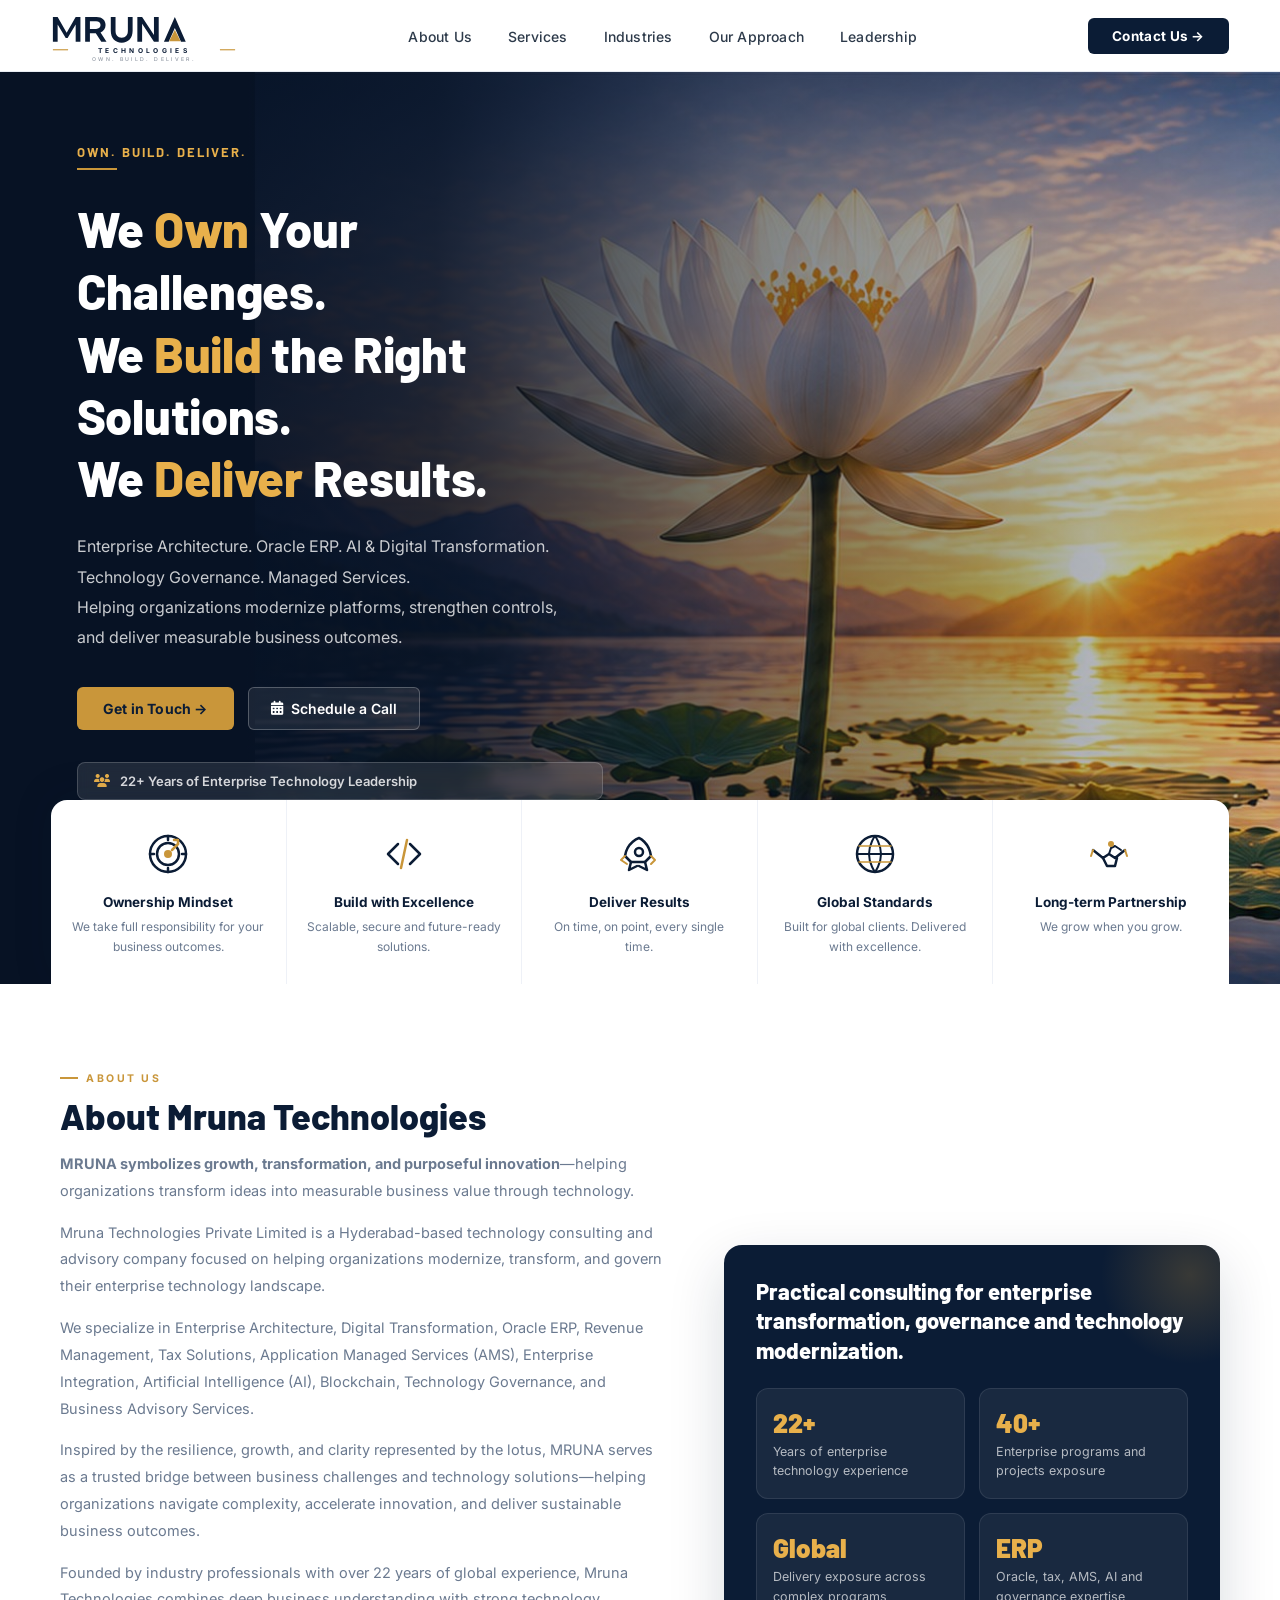
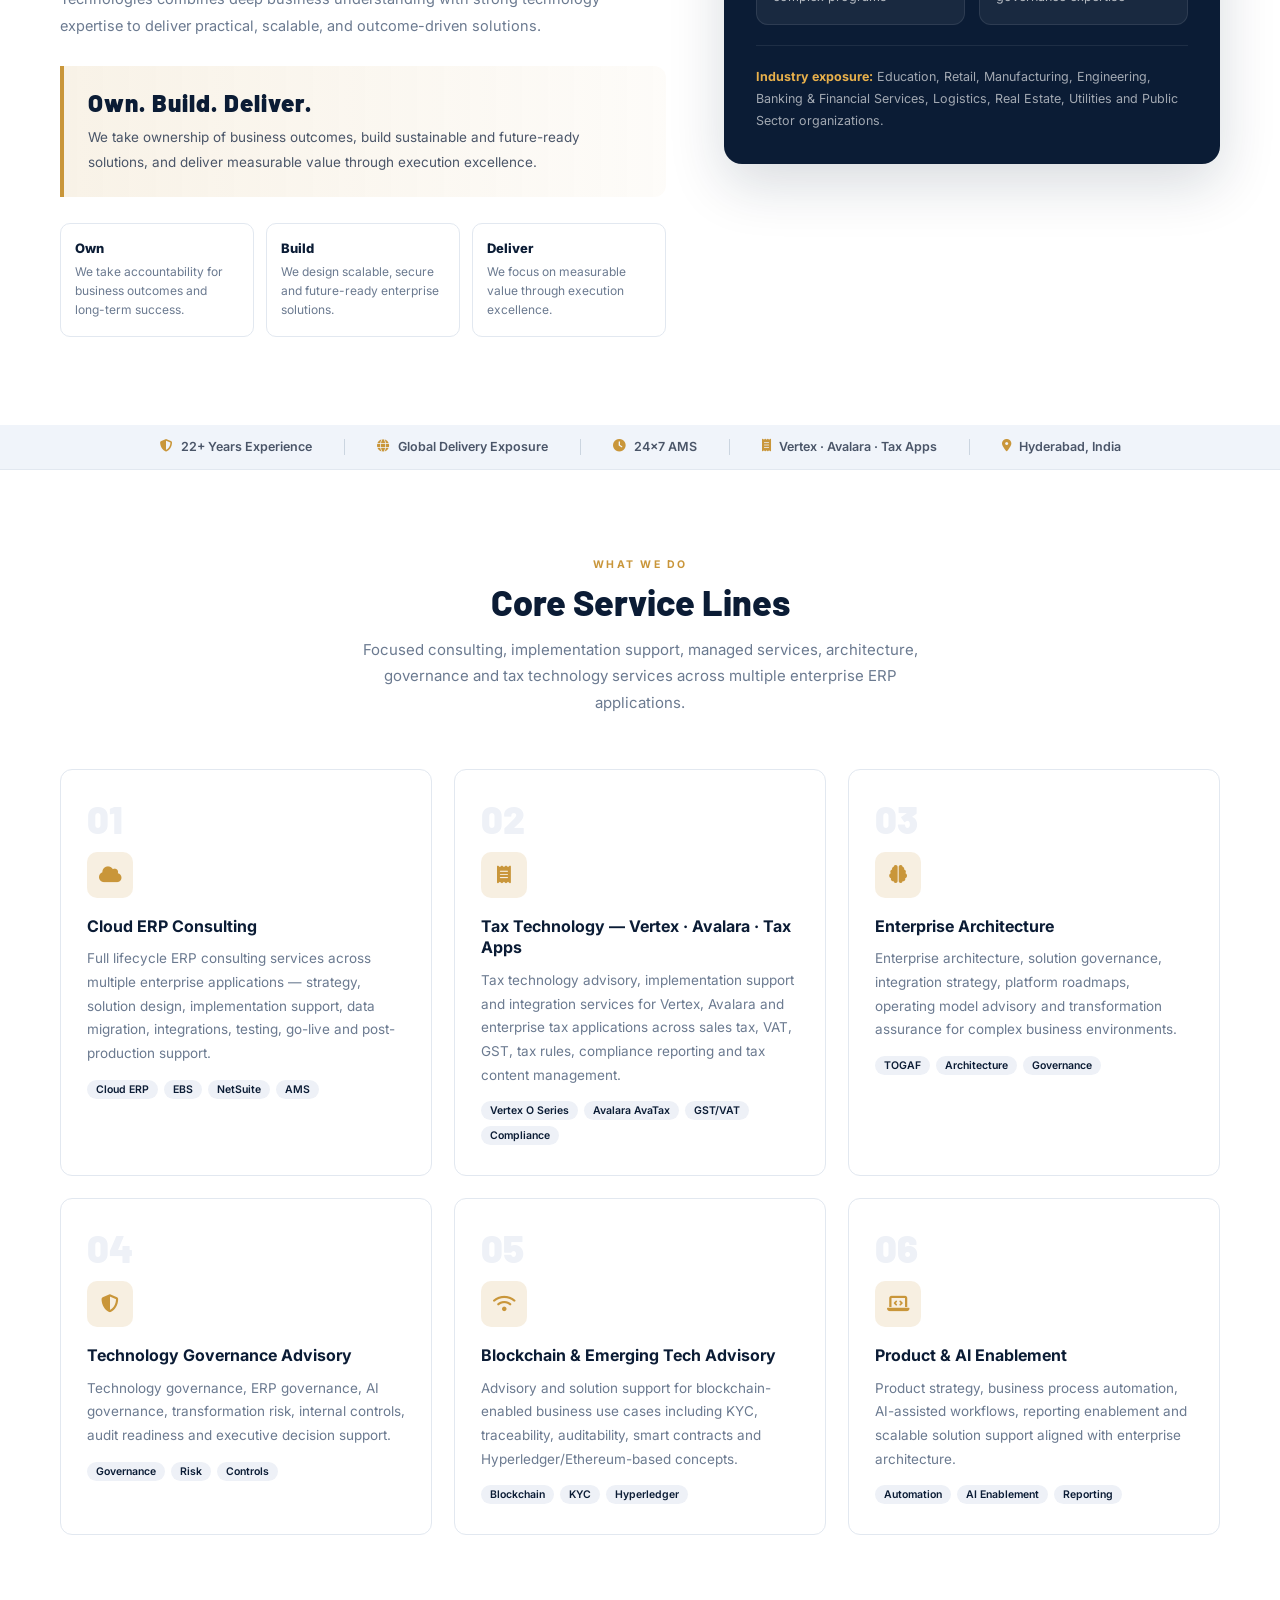
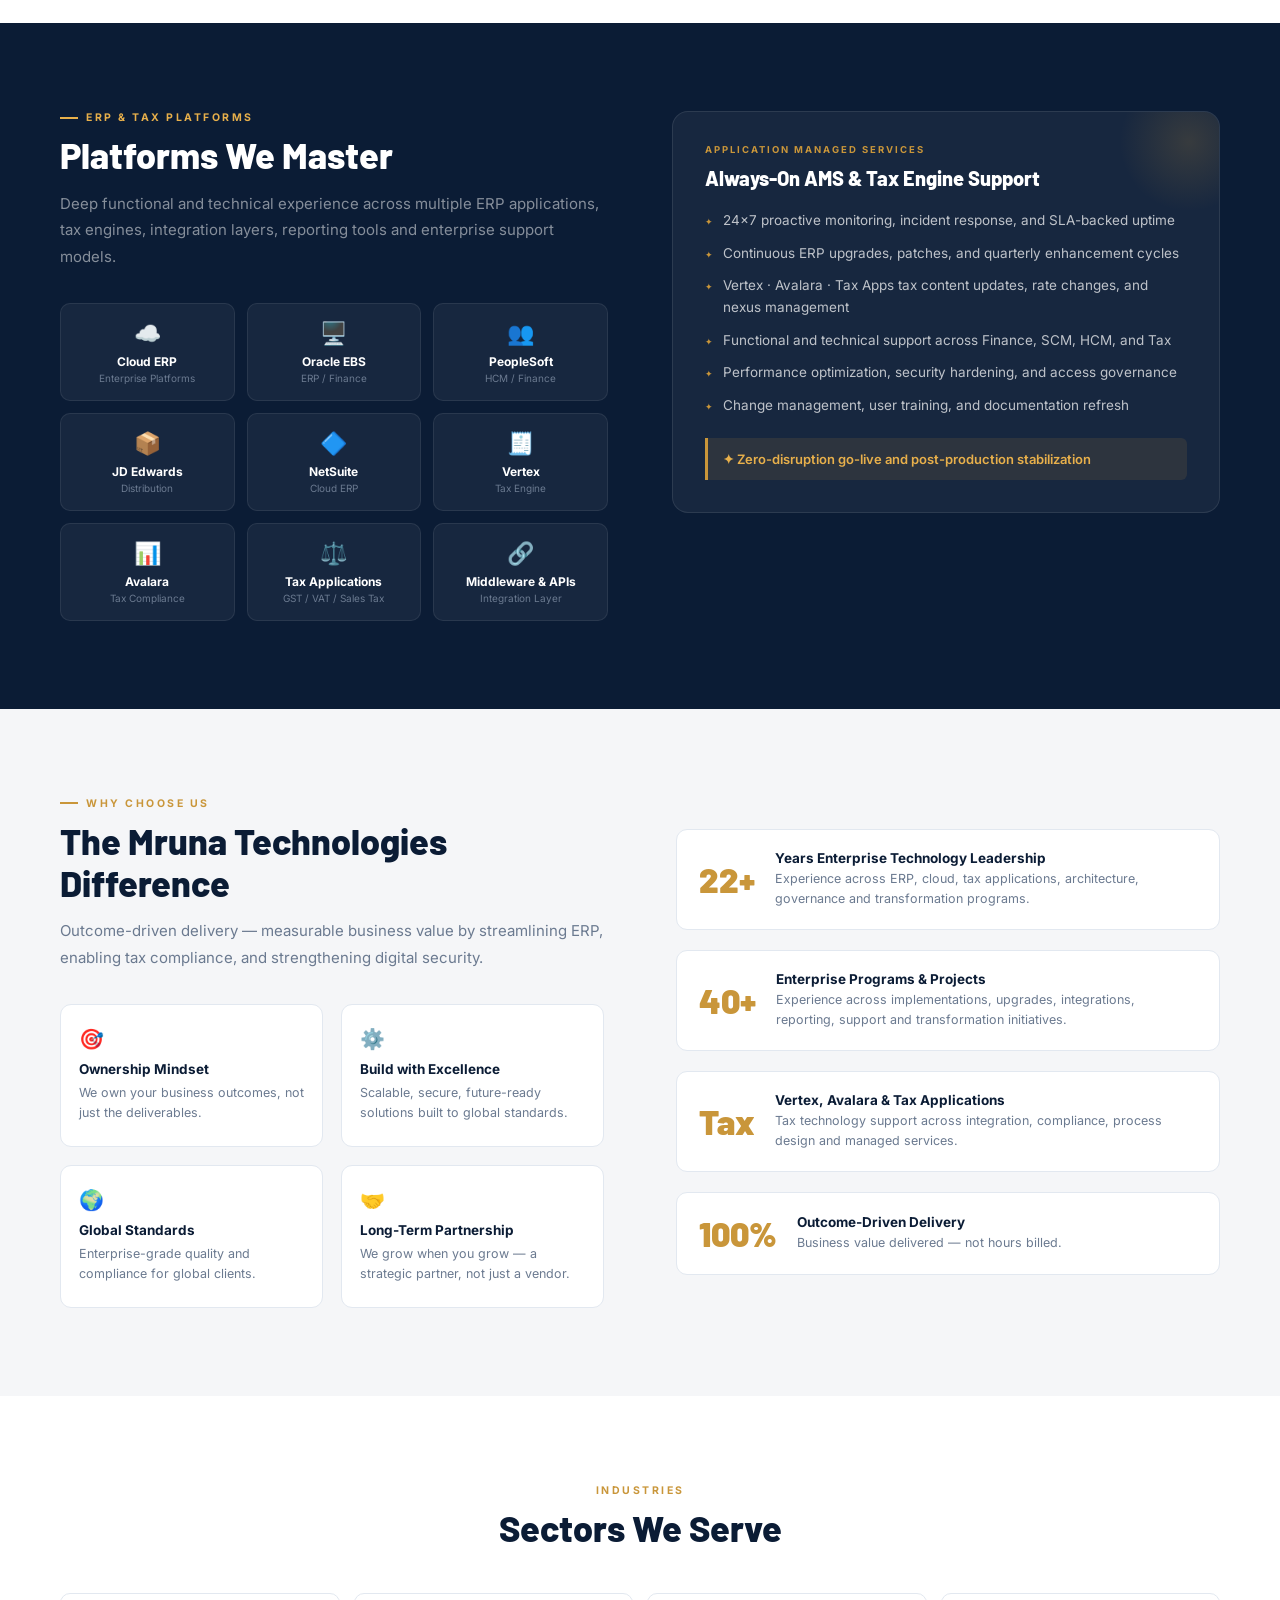
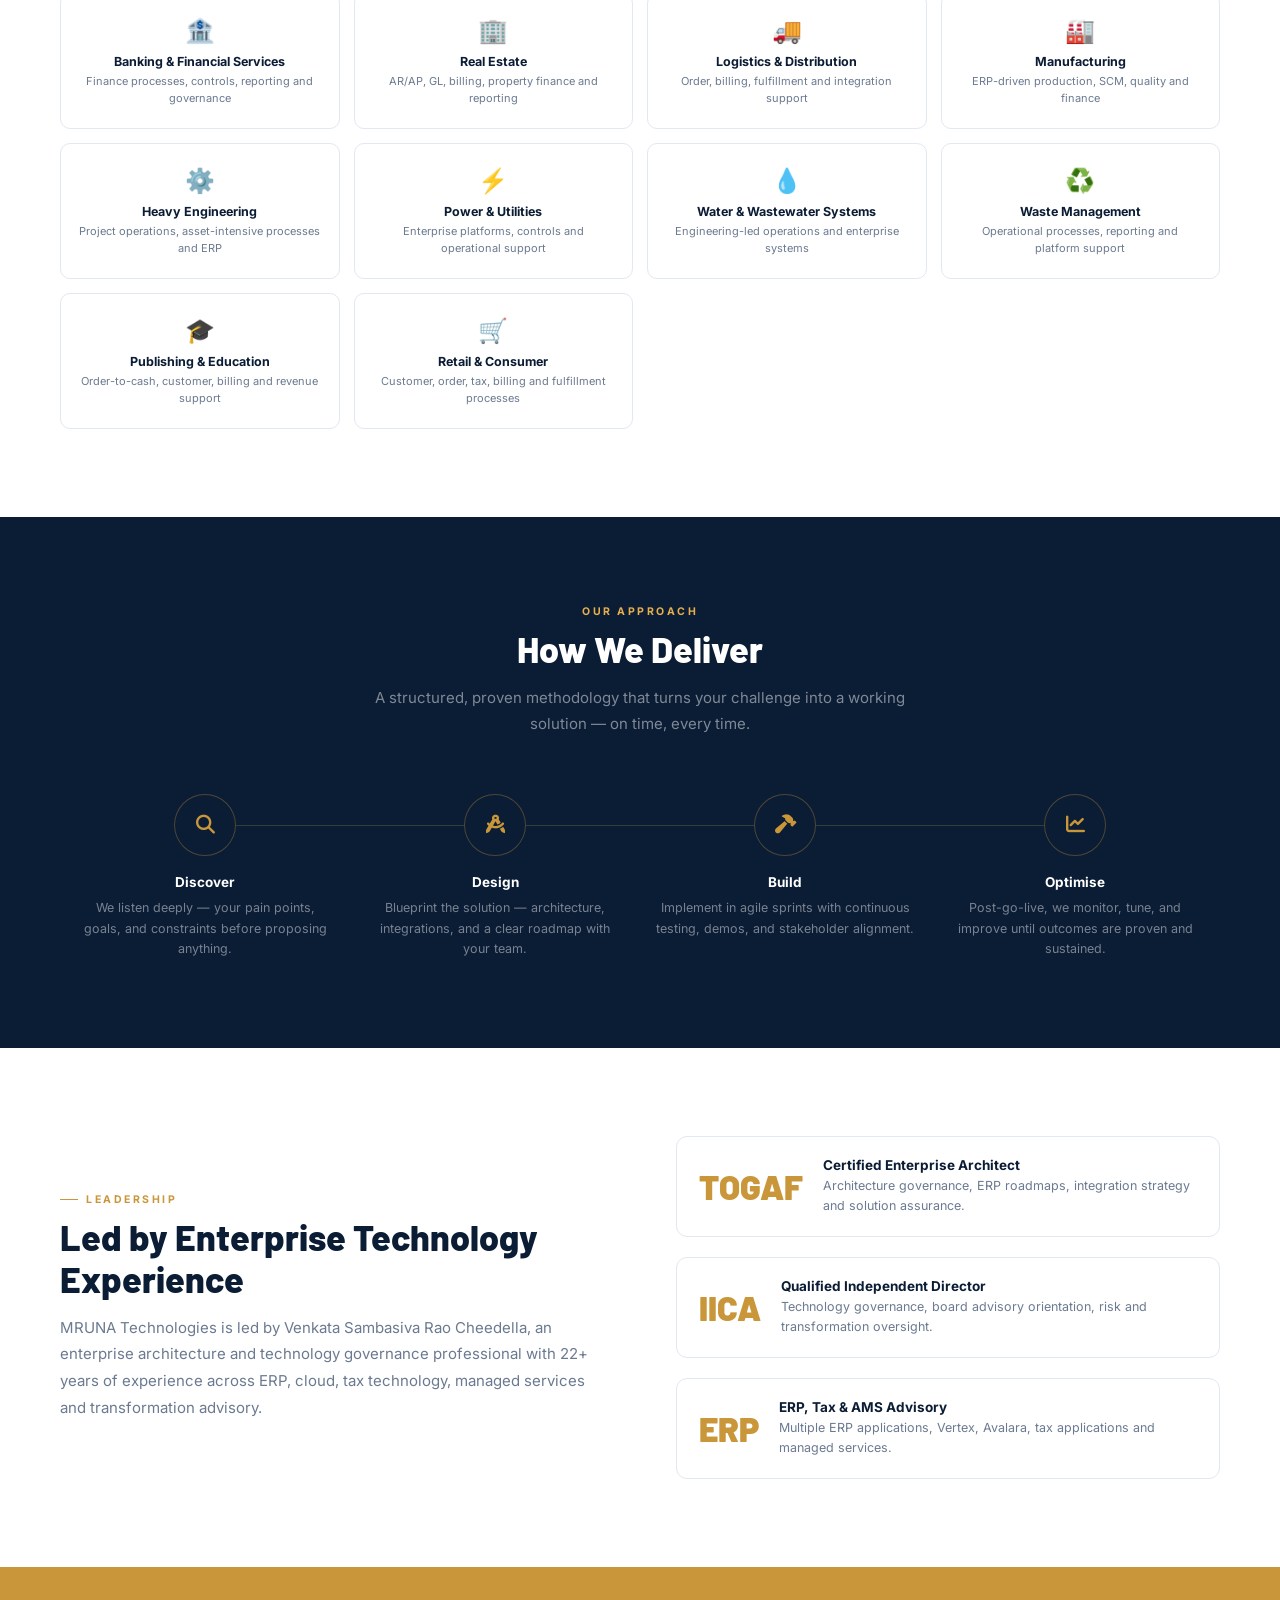
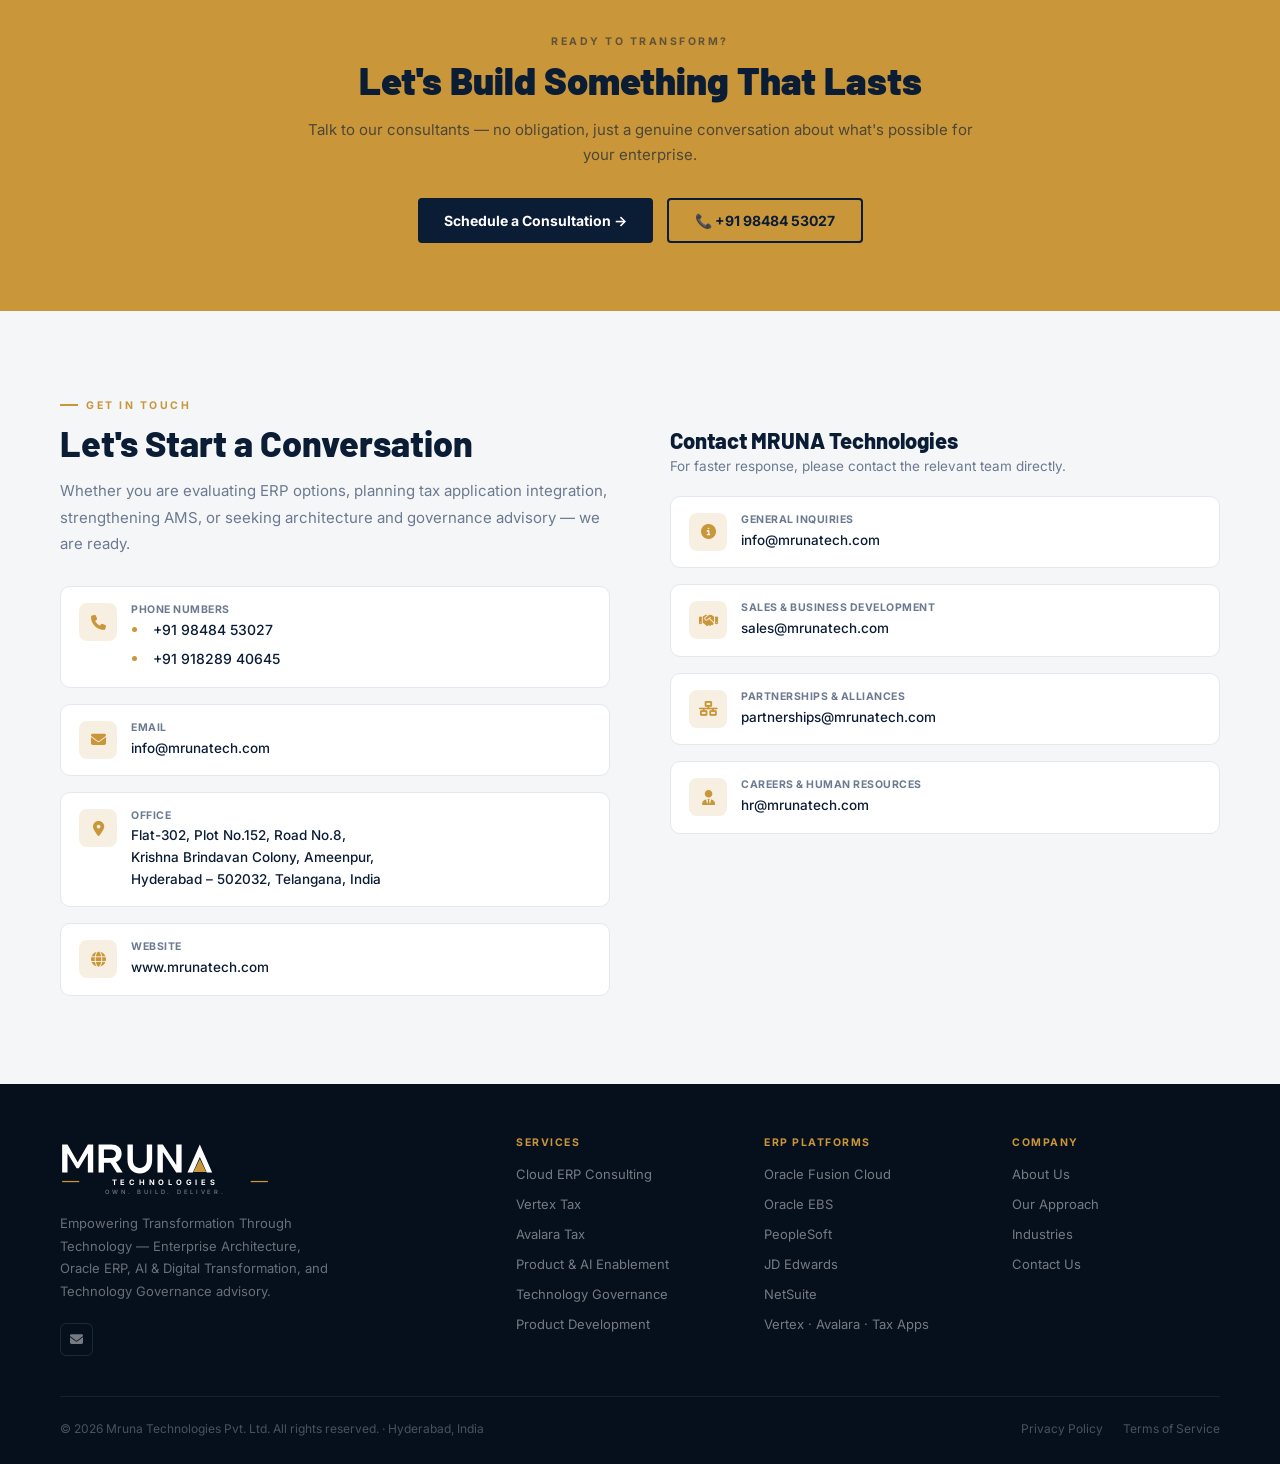
==== index.html @ d61f7b02 "Add files via upload" ====
<!DOCTYPE html>
<html lang="en">
<head>
  <meta charset="UTF-8"/>
  <meta name="viewport" content="width=device-width, initial-scale=1.0"/>
  <meta name="description" content="Mruna Technologies Pvt. Ltd. — Enterprise Architecture, Oracle ERP, AI and Digital Transformation, Technology Governance, Tax Solutions, AMS and advisory consulting. Hyderabad, India."/>
  <title>Mruna Technologies Pvt. Ltd. | Own. Build. Deliver.</title>
  <link rel="preconnect" href="https://fonts.googleapis.com"/>
  <link rel="preconnect" href="https://fonts.gstatic.com" crossorigin/>
  <link href="https://fonts.googleapis.com/css2?family=Inter:wght@300;400;500;600;700&family=Barlow:ital,wght@0,400;0,600;0,700;0,800;0,900;1,800&display=swap" rel="stylesheet"/>
  <link rel="stylesheet" href="https://cdnjs.cloudflare.com/ajax/libs/font-awesome/6.5.0/css/all.min.css"/>
  <style>
    *, *::before, *::after { box-sizing: border-box; margin: 0; padding: 0; }
    :root {
      --navy:     #0B1C35;
      --navy2:    #0E2040;
      --navy3:    #112244;
      --gold:     #C9963A;
      --gold-lt:  #E8B04B;
      --gold-dim: rgba(201,150,58,0.15);
      --white:    #FFFFFF;
      --off:      #F5F6F8;
      --muted:    #6B7A90;
      --border:   #E2E8F0;
    }
    html { scroll-behavior: smooth; }
    body { font-family: 'Inter', sans-serif; color: var(--navy); background: #fff; overflow-x: hidden; }

    /* ═══════════════════════════════════
       NAV — White background, navy text
    ═══════════════════════════════════ */
    #nav {
      position: fixed; top: 0; left: 0; right: 0; z-index: 200;
      height: 72px;
      display: flex; align-items: center; justify-content: space-between;
      padding: 0 4vw;
      background: #FFFFFF;
      border-bottom: 1px solid #E8ECF2;
      transition: box-shadow .3s;
    }
    #nav.scrolled { box-shadow: 0 2px 20px rgba(11,28,53,0.10); }
    .logo-link { text-decoration: none; display: flex; align-items: center; flex-shrink: 0; }
    .logo-lockup { display: block; }
    .nav-center { display: flex; align-items: center; gap: 36px; list-style: none; }
    .nav-center a {
      font-size: 14px; font-weight: 500; color: #2D3A4A;
      text-decoration: none; letter-spacing: 0.2px; transition: color .2s;
    }
    .nav-center a:hover { color: var(--gold); }
    .nav-cta {
      background: var(--navy); color: #fff; font-size: 13.5px; font-weight: 700;
      padding: 10px 24px; border-radius: 6px; text-decoration: none;
      display: inline-flex; align-items: center; gap: 8px;
      white-space: nowrap; letter-spacing: 0.3px;
      transition: background .2s, transform .15s;
    }
    .nav-cta:hover { background: var(--navy2); transform: translateY(-1px); }
    .burger { display: none; flex-direction: column; gap: 5px; cursor: pointer; padding: 4px; }
    .burger span { display: block; width: 22px; height: 2px; background: var(--navy); border-radius: 2px; }
    @media(max-width:720px){
      .nav-center,.nav-cta-wrap { display: none; }
      .nav-center.open {
        display: flex; flex-direction: column; position: absolute; top: 72px;
        left: 0; right: 0; background: #fff; padding: 20px 4vw 28px; gap: 20px;
        border-bottom: 1px solid var(--border); z-index: 200;
      }
      .burger { display: flex; }
    }
    /* ═══════════════════════════════════
       HERO — Full-width lotus photo, text overlay left
    ═══════════════════════════════════ */
    #hero {
      margin-top: 72px;
      position: relative;
      min-height: 88vh;
      display: flex; flex-direction: column;
      overflow: hidden;
    }
    .hero-photo {
      position: absolute; inset: 0;
      background-image: url('[data-uri]');
      background-size: cover;
      background-position: center center;
      background-repeat: no-repeat;
    }
    .hero-photo::before { display: none; }
    .hero-photo::after {
      content: '';
      position: absolute; inset: 0;
      background: linear-gradient(90deg, rgba(7,18,36,0.92) 0%, rgba(7,18,36,0.86) 34%, rgba(7,18,36,0.48) 58%, rgba(7,18,36,0.14) 100%);
    }

    .hero-body {
      position: relative; z-index: 2;
      display: flex; flex-direction: column; justify-content: center;
      flex: 1;
      padding: 72px 6vw 0;
      max-width: 680px;
    }
    .hero-obd {
      font-family: 'Barlow', sans-serif;
      font-size: 13px; font-weight: 700; letter-spacing: 2px;
      color: var(--gold-lt); text-transform: uppercase;
      margin-bottom: 8px;
    }
    .hero-obd-line {
      width: 40px; height: 2px; background: var(--gold); margin-bottom: 28px;
    }
    .hero-h1 {
      font-family: 'Barlow', sans-serif;
      font-size: clamp(32px, 3.8vw, 52px);
      font-weight: 800;
      line-height: 1.28;
      color: var(--white);
      margin-bottom: 22px;
      letter-spacing: -0.3px;
    }
    .hero-h1 .acc { color: var(--gold-lt); }
    .hero-sub {
      font-size: 16px; color: rgba(255,255,255,0.78);
      line-height: 1.9; margin-bottom: 34px; max-width: 560px;
    }
    .hero-btns { display: flex; gap: 14px; flex-wrap: wrap; margin-bottom: 32px; }
    .btn-gold {
      display: inline-flex; align-items: center; gap: 8px;
      background: var(--gold); color: var(--navy);
      font-size: 14px; font-weight: 700; padding: 13px 26px; border-radius: 6px;
      text-decoration: none; letter-spacing: 0.2px;
      transition: background .2s, transform .15s;
    }
    .btn-gold:hover { background: var(--gold-lt); transform: translateY(-2px); }
    .btn-ghost {
      display: inline-flex; align-items: center; gap: 8px;
      background: rgba(255,255,255,0.08); color: var(--white);
      font-size: 14px; font-weight: 600; padding: 12px 22px; border-radius: 6px;
      text-decoration: none; border: 1.5px solid rgba(255,255,255,0.25);
      transition: border-color .2s, background .2s, transform .15s;
    }
    .btn-ghost:hover { border-color: rgba(255,255,255,0.5); background: rgba(255,255,255,0.12); transform: translateY(-2px); }
    .hero-trust-badge {
      display: inline-flex; align-items: center; gap: 10px;
      background: rgba(255,255,255,0.10); border: 1px solid rgba(255,255,255,0.18);
      border-radius: 8px; padding: 10px 16px; margin-bottom: 0;
      font-size: 13px; font-weight: 600; color: rgba(255,255,255,0.85);
      backdrop-filter: blur(6px);
    }
    .hero-trust-badge i { color: var(--gold-lt); }

    /* 5-pillar value strip — overlaps bottom of hero */
    .hero-pillars-wrap {
      position: relative; z-index: 3;
      margin-top: auto; padding: 0 4vw;
      /* Pushes up so it overlaps into next section */
    }
    .hero-pillars {
      background: #fff;
      border-radius: 16px 16px 0 0;
      box-shadow: 0 -4px 40px rgba(11,28,53,0.12);
      display: grid; grid-template-columns: repeat(5,1fr);
      overflow: hidden;
    }
    @media(max-width:900px){ .hero-pillars { grid-template-columns: repeat(3,1fr); border-radius: 12px 12px 0 0; } }
    @media(max-width:560px){ .hero-pillars { grid-template-columns: 1fr 1fr; } }
    .hp-item {
      padding: 28px 20px; text-align: center;
      border-right: 1px solid #EEF1F7;
      transition: background .2s;
    }
    .hp-item:last-child { border-right: none; }
    .hp-item:hover { background: #F9FAFB; }
    .hp-icon {
      width: 52px; height: 52px; margin: 0 auto 14px;
      display: flex; align-items: center; justify-content: center;
    }
    .hp-icon svg { width: 48px; height: 48px; }
    .hp-title { font-size: 13.5px; font-weight: 700; color: var(--navy); margin-bottom: 6px; line-height: 1.3; }
    .hp-desc { font-size: 12px; color: var(--muted); line-height: 1.6; }

    @media(max-width:860px){
      .hero-body { max-width: 100%; padding: 48px 5vw 32px; }
    }
    @media(max-width:860px){
      .hero-photo { background-position: 62% center; }
      .hero-photo::after { background: linear-gradient(180deg, rgba(7,18,36,0.78) 0%, rgba(7,18,36,0.68) 100%); }
    }
/* Trust bar removed — replaced by hero pillar strip */

    /* ═══════════════════════════════════
       SHARED SECTION STYLES
    ═══════════════════════════════════ */
    .sec { padding: 88px 4vw; }
    .sec-inner { max-width: 1160px; margin: 0 auto; }
    .eyebrow {
      display: flex; align-items: center; gap: 8px;
      font-size: 10.5px; font-weight: 700; letter-spacing: 2.5px;
      text-transform: uppercase; color: var(--gold); margin-bottom: 10px;
    }
    .eyebrow::before { content:''; display:block; width:18px; height:1.5px; background:var(--gold); }
    .sec-title {
      font-family: 'Barlow', sans-serif;
      font-size: clamp(26px, 2.8vw, 36px);
      font-weight: 800; color: var(--navy); line-height: 1.18; margin-bottom: 14px;
    }
    .sec-sub { font-size: 15px; color: var(--muted); line-height: 1.78; max-width: 560px; }



    /* ═══════════════════════════════════
       ABOUT MRUNA TECHNOLOGIES
    ═══════════════════════════════════ */
    #about { background: #fff; }
    .about-layout {
      display: grid; grid-template-columns: 1.1fr 0.9fr;
      gap: 58px; align-items: center;
    }
    @media(max-width:860px){ .about-layout { grid-template-columns: 1fr; } }
    .about-copy p {
      font-size: 14.5px; color: var(--muted); line-height: 1.85;
      margin-bottom: 15px;
    }
    .about-highlight {
      margin: 26px 0; padding: 22px 24px;
      border-left: 4px solid var(--gold);
      background: linear-gradient(90deg, rgba(201,150,58,0.12), rgba(201,150,58,0.03));
      border-radius: 0 12px 12px 0;
    }
    .about-highlight-title {
      font-family: 'Barlow', sans-serif; font-size: 24px; font-weight: 900;
      color: var(--navy); letter-spacing: 1px; margin-bottom: 8px;
    }
    .about-highlight p { margin: 0; font-size: 13.5px; color: #4A5568; }
    .about-principles {
      display: grid; grid-template-columns: repeat(3,1fr); gap: 12px;
      margin-top: 18px;
    }
    @media(max-width:540px){ .about-principles { grid-template-columns: 1fr; } }
    .about-principle {
      border: 1px solid var(--border); border-radius: 10px; padding: 16px 14px;
      background: #fff; transition: border-color .2s, transform .2s, box-shadow .2s;
    }
    .about-principle:hover { border-color: var(--gold); transform: translateY(-2px); box-shadow: 0 10px 24px rgba(11,28,53,0.07); }
    .about-principle h4 { font-size: 13px; font-weight: 800; color: var(--navy); margin-bottom: 6px; }
    .about-principle p { font-size: 12px; color: var(--muted); line-height: 1.6; margin: 0; }
    .about-card {
      background: var(--navy); border-radius: 18px; padding: 32px;
      position: relative; overflow: hidden; box-shadow: 0 20px 56px rgba(11,28,53,0.16);
    }
    .about-card::before {
      content:''; position:absolute; top:-60px; right:-60px; width:180px; height:180px;
      background: radial-gradient(circle, rgba(201,150,58,0.24) 0%, transparent 70%);
    }
    .about-card-title {
      font-family: 'Barlow', sans-serif; font-size: 22px; font-weight: 800;
      color:#fff; line-height:1.35; margin-bottom: 22px; position: relative;
    }
    .about-stat-grid { display: grid; grid-template-columns: 1fr 1fr; gap: 14px; position: relative; }
    @media(max-width:420px){ .about-stat-grid { grid-template-columns: 1fr; } }
    .about-stat {
      background: rgba(255,255,255,0.06); border: 1px solid rgba(255,255,255,0.09);
      border-radius: 12px; padding: 18px 16px;
    }
    .about-stat strong { display:block; font-family:'Barlow',sans-serif; font-size:26px; font-weight:900; color: var(--gold-lt); margin-bottom:4px; }
    .about-stat span { display:block; font-size:12.5px; color: rgba(255,255,255,0.68); line-height:1.55; }
    .about-industries {
      margin-top: 20px; padding-top: 20px; border-top: 1px solid rgba(255,255,255,0.08);
      font-size: 12.5px; color: rgba(255,255,255,0.62); line-height: 1.75; position: relative;
    }
    .about-industries b { color: var(--gold-lt); }

    /* ═══════════════════════════════════
       SERVICES
    ═══════════════════════════════════ */
    #services { background: #fff; }
    .svc-head { text-align: center; margin-bottom: 52px; }
    .svc-head .eyebrow { justify-content: center; }
    .svc-head .eyebrow::before { display: none; }
    .svc-head .sec-sub { margin: 0 auto; }
    .svc-grid { display: grid; grid-template-columns: repeat(3,1fr); gap: 22px; }
    @media(max-width:900px){ .svc-grid { grid-template-columns: repeat(2,1fr); } }
    @media(max-width:540px){ .svc-grid { grid-template-columns: 1fr; } }

    .svc-card {
      padding: 30px 26px; border-radius: 12px;
      border: 1px solid var(--border); background: #fff;
      position: relative; overflow: hidden;
      transition: transform .25s, box-shadow .25s, border-color .25s;
    }
    .svc-card:hover { transform: translateY(-5px); box-shadow: 0 16px 44px rgba(11,28,53,0.09); border-color: var(--gold); }
    .svc-card-top { width: 100%; height: 3px; background: var(--gold); opacity: 0; transform: scaleX(0); transform-origin: left; transition: opacity .3s, transform .3s; position: absolute; top: 0; left: 0; }
    .svc-card:hover .svc-card-top { opacity: 1; transform: scaleX(1); }
    .svc-num { font-family: 'Barlow',sans-serif; font-size: 38px; font-weight: 900; color: #EEF1F7; line-height: 1; margin-bottom: 14px; }
    .svc-icon { width: 46px; height: 46px; background: var(--gold-dim); border-radius: 10px; display: flex; align-items: center; justify-content: center; margin-bottom: 18px; }
    .svc-icon i { font-size: 18px; color: var(--gold); }
    .svc-card h3 { font-size: 16px; font-weight: 700; color: var(--navy); margin-bottom: 10px; line-height: 1.35; }
    .svc-card p { font-size: 13.5px; color: var(--muted); line-height: 1.75; }
    .svc-tags { display: flex; flex-wrap: wrap; gap: 6px; margin-top: 14px; }
    .stag { font-size: 10.5px; font-weight: 600; color: var(--navy); background: #EEF1F7; padding: 3px 9px; border-radius: 20px; }

    /* ═══════════════════════════════════
       ERP PLATFORMS
    ═══════════════════════════════════ */
    #platforms { background: var(--navy); }
    #platforms .sec-title { color: #fff; }
    #platforms .sec-sub { color: rgba(255,255,255,0.5); }
    #platforms .eyebrow { color: var(--gold-lt); }
    #platforms .eyebrow::before { background: var(--gold-lt); }

    .plat-layout { display: grid; grid-template-columns: 1fr 1fr; gap: 64px; align-items: start; }
    @media(max-width:860px){ .plat-layout { grid-template-columns: 1fr; } }

    .plat-grid { display: grid; grid-template-columns: repeat(3,1fr); gap: 12px; margin-top: 32px; }
    .plat-card {
      background: rgba(255,255,255,0.05); border: 1px solid rgba(255,255,255,0.08);
      border-radius: 10px; padding: 16px 12px; text-align: center;
      transition: background .2s, border-color .2s;
    }
    .plat-card:hover { background: rgba(201,150,58,0.12); border-color: rgba(201,150,58,0.35); }
    .plat-icon { font-size: 22px; margin-bottom: 8px; }
    .plat-name { font-size: 12px; font-weight: 700; color: #fff; margin-bottom: 3px; }
    .plat-type { font-size: 10px; color: var(--muted); }

    .ams-card {
      background: rgba(255,255,255,0.05); border: 1px solid rgba(255,255,255,0.09);
      border-radius: 16px; padding: 32px; position: relative; overflow: hidden;
    }
    .ams-card::before {
      content: ''; position: absolute; top: -40px; right: -40px;
      width: 140px; height: 140px;
      background: radial-gradient(circle, rgba(201,150,58,0.18) 0%, transparent 70%);
    }
    .ams-label { font-size: 9.5px; font-weight: 700; color: var(--gold); letter-spacing: 2px; text-transform: uppercase; margin-bottom: 10px; }
    .ams-title { font-family: 'Barlow',sans-serif; font-size: 20px; font-weight: 800; color: #fff; margin-bottom: 18px; line-height: 1.35; }
    .ams-list { list-style: none; display: flex; flex-direction: column; gap: 11px; }
    .ams-list li { display: flex; align-items: flex-start; gap: 10px; font-size: 13.5px; color: rgba(255,255,255,0.72); line-height: 1.6; }
    .ams-list li::before { content: '✦'; color: var(--gold); font-size: 9px; margin-top: 5px; flex-shrink: 0; }
    .ams-note { margin-top: 22px; padding: 13px 15px; background: rgba(201,150,58,0.12); border-left: 3px solid var(--gold); border-radius: 0 6px 6px 0; font-size: 13px; font-weight: 600; color: var(--gold-lt); }

    /* ═══════════════════════════════════
       WHY MRUNA
    ═══════════════════════════════════ */
    #why { background: var(--off); }
    .why-layout { display: grid; grid-template-columns: 1fr 1fr; gap: 72px; align-items: center; }
    @media(max-width:860px){ .why-layout { grid-template-columns: 1fr; } }
    .why-pillars { display: grid; grid-template-columns: 1fr 1fr; gap: 18px; margin-top: 32px; }
    @media(max-width:460px){ .why-pillars { grid-template-columns: 1fr; } }
    .wpillar {
      background: #fff; border: 1px solid var(--border); border-radius: 11px;
      padding: 22px 18px;
      transition: border-color .2s, box-shadow .2s;
    }
    .wpillar:hover { border-color: var(--gold); box-shadow: 0 6px 22px rgba(11,28,53,0.07); }
    .wpillar-ic { font-size: 20px; margin-bottom: 10px; }
    .wpillar h4 { font-size: 13.5px; font-weight: 700; color: var(--navy); margin-bottom: 6px; }
    .wpillar p { font-size: 12.5px; color: var(--muted); line-height: 1.65; }
    .why-metrics { display: flex; flex-direction: column; gap: 20px; }
    .wmetric {
      display: flex; align-items: center; gap: 20px;
      background: #fff; border: 1px solid var(--border); border-radius: 11px;
      padding: 20px 22px; transition: border-color .2s;
    }
    .wmetric:hover { border-color: var(--gold); }
    .wmetric-n { font-family: 'Barlow',sans-serif; font-size: 34px; font-weight: 900; color: var(--gold); white-space: nowrap; }
    .wmetric-t h4 { font-size: 13.5px; font-weight: 700; color: var(--navy); }
    .wmetric-t p { font-size: 12.5px; color: var(--muted); line-height: 1.6; margin-top: 3px; }

    /* ═══════════════════════════════════
       INDUSTRIES
    ═══════════════════════════════════ */
    #industries { background: #fff; }
    .ind-head { text-align: center; margin-bottom: 44px; }
    .ind-head .eyebrow { justify-content: center; }
    .ind-head .eyebrow::before { display: none; }
    .ind-grid { display: grid; grid-template-columns: repeat(4,1fr); gap: 14px; }
    @media(max-width:760px){ .ind-grid { grid-template-columns: repeat(2,1fr); } }
    .ind-card {
      padding: 22px 18px; border-radius: 10px; border: 1px solid var(--border);
      text-align: center; cursor: default;
      transition: background .2s, border-color .2s, transform .2s;
    }
    .ind-card:hover { background: var(--navy); border-color: var(--navy); transform: translateY(-3px); }
    .ind-card:hover .ind-ic, .ind-card:hover .ind-name { color: var(--gold-lt); }
    .ind-card:hover .ind-desc { color: rgba(255,255,255,0.5); }
    .ind-ic { font-size: 24px; color: var(--navy); margin-bottom: 9px; transition: color .2s; }
    .ind-name { font-size: 12.5px; font-weight: 700; color: var(--navy); transition: color .2s; }
    .ind-desc { font-size: 11px; color: var(--muted); margin-top: 4px; line-height: 1.5; transition: color .2s; }

    /* ═══════════════════════════════════
       APPROACH
    ═══════════════════════════════════ */
    #approach { background: var(--navy); }
    #approach .sec-title { color: #fff; }
    #approach .sec-sub { color: rgba(255,255,255,0.48); }
    #approach .eyebrow { color: var(--gold-lt); }
    #approach .eyebrow::before { background: var(--gold-lt); }
    .approach-head { text-align: center; margin-bottom: 56px; }
    .approach-head .eyebrow { justify-content: center; }
    .approach-head .eyebrow::before { display: none; }
    .approach-head .sec-sub { margin: 0 auto; }
    .steps { display: grid; grid-template-columns: repeat(4,1fr); gap: 0; position: relative; }
    .steps::before {
      content: ''; position: absolute; top: 31px; left: 12.5%; right: 12.5%; height: 1px;
      background: rgba(201,150,58,0.25);
    }
    @media(max-width:700px){ .steps { grid-template-columns: 1fr 1fr; } .steps::before { display: none; } }
    .step { text-align: center; padding: 0 16px; }
    .step-c {
      width: 62px; height: 62px; border-radius: 50%;
      border: 1.5px solid rgba(201,150,58,0.35);
      display: flex; align-items: center; justify-content: center;
      margin: 0 auto 18px; background: var(--navy); position: relative; z-index: 1;
      transition: background .2s, border-color .2s;
    }
    .step:hover .step-c { border-color: var(--gold); background: rgba(201,150,58,0.1); }
    .step-c i { font-size: 19px; color: var(--gold); }
    .step h4 { font-size: 13.5px; font-weight: 700; color: #fff; margin-bottom: 8px; }
    .step p { font-size: 12.5px; color: rgba(255,255,255,0.45); line-height: 1.65; }

    /* ═══════════════════════════════════
       CTA BANNER
    ═══════════════════════════════════ */
    #cta { background: var(--gold); padding: 68px 4vw; text-align: center; }
    .cta-label { font-size: 10.5px; font-weight: 700; letter-spacing: 2.5px; text-transform: uppercase; color: rgba(11,28,53,0.55); margin-bottom: 10px; }
    .cta-title { font-family: 'Barlow',sans-serif; font-size: clamp(24px,3vw,38px); font-weight: 900; color: var(--navy); margin-bottom: 14px; line-height: 1.18; }
    .cta-sub { font-size: 15px; color: rgba(11,28,53,0.65); margin-bottom: 30px; line-height: 1.7; }
    .cta-btns { display: flex; gap: 14px; justify-content: center; flex-wrap: wrap; }
    .btn-navy { display: inline-flex; align-items: center; gap: 8px; background: var(--navy); color: #fff; font-size: 14px; font-weight: 700; padding: 13px 26px; border-radius: 4px; text-decoration: none; transition: background .2s, transform .15s; }
    .btn-navy:hover { background: var(--navy2); transform: translateY(-2px); }
    .btn-navy-ol { display: inline-flex; align-items: center; gap: 8px; background: transparent; color: var(--navy); font-size: 14px; font-weight: 700; padding: 12px 26px; border-radius: 4px; text-decoration: none; border: 2px solid var(--navy); transition: background .2s; }
    .btn-navy-ol:hover { background: rgba(11,28,53,0.1); }

    /* ═══════════════════════════════════
       CONTACT
    ═══════════════════════════════════ */
    #contact { background: var(--off); }
    .contact-layout { display: grid; grid-template-columns: 1fr 1fr; gap: 60px; align-items: start; }
    @media(max-width:860px){ .contact-layout { grid-template-columns: 1fr; } }
    .cinfo { display: flex; flex-direction: column; gap: 16px; margin-top: 28px; }
    .citem {
      display: flex; align-items: flex-start; gap: 14px;
      padding: 16px 18px; background: #fff; border: 1px solid var(--border);
      border-radius: 10px; transition: border-color .2s;
    }
    .citem:hover { border-color: var(--gold); }
    .citem-ic { width: 38px; height: 38px; background: var(--gold-dim); border-radius: 8px; display: flex; align-items: center; justify-content: center; flex-shrink: 0; }
    .citem-ic i { font-size: 15px; color: var(--gold); }
    .citem h4 { font-size: 10.5px; font-weight: 700; color: var(--muted); text-transform: uppercase; letter-spacing: 0.5px; margin-bottom: 3px; }
    .citem p, .citem a { font-size: 13.5px; color: var(--navy); font-weight: 500; text-decoration: none; line-height: 1.6; }
    .citem a:hover { color: var(--gold); }
    .phone-list { margin: 2px 0 0 18px; padding: 0; display: flex; flex-direction: column; gap: 7px; }
    .phone-list li { font-size: 14px; color: var(--navy); padding-left: 4px; }
    .phone-list li::marker { color: var(--gold); font-size: 15px; }
    .phone-list a { font-size: 14px; font-weight: 500; color: var(--navy); text-decoration: none; }

    .form-wrap { margin-top: 28px; }
    .form-wrap h3 { font-family: 'Barlow',sans-serif; font-size: 22px; font-weight: 800; color: var(--navy); margin-bottom: 5px; }
    .form-wrap p { font-size: 13.5px; color: var(--muted); margin-bottom: 22px; }
    form { display: flex; flex-direction: column; gap: 14px; }
    .frow { display: grid; grid-template-columns: 1fr 1fr; gap: 14px; }
    @media(max-width:480px){ .frow { grid-template-columns: 1fr; } }
    .fg { display: flex; flex-direction: column; gap: 5px; }
    label { font-size: 11.5px; font-weight: 600; color: #4A5568; letter-spacing: 0.3px; }
    input, textarea, select {
      padding: 11px 13px; border: 1.5px solid #D1D9E6; border-radius: 6px;
      font-size: 13.5px; font-family: 'Inter',sans-serif; color: var(--navy);
      background: #fff; transition: border-color .2s, box-shadow .2s; outline: none;
    }
    input:focus, textarea:focus, select:focus { border-color: var(--gold); box-shadow: 0 0 0 3px rgba(201,150,58,0.12); }
    textarea { resize: vertical; min-height: 106px; }
    .fsubmit {
      align-self: flex-start; display: inline-flex; align-items: center; gap: 8px;
      background: var(--navy); color: #fff; font-size: 13.5px; font-weight: 700;
      padding: 12px 26px; border-radius: 4px; border: none; cursor: pointer;
      letter-spacing: 0.3px; transition: background .2s, transform .15s;
    }
    .fsubmit:hover { background: var(--navy2); transform: translateY(-2px); }

    /* ═══════════════════════════════════
       FOOTER
    ═══════════════════════════════════ */
    footer { background: #060F1C; padding: 52px 4vw 28px; }
    .foot-inner { max-width: 1160px; margin: 0 auto; }
    .foot-top { display: grid; grid-template-columns: 2fr 1fr 1fr 1fr; gap: 40px; padding-bottom: 40px; border-bottom: 1px solid rgba(255,255,255,0.07); }
    @media(max-width:760px){ .foot-top { grid-template-columns: 1fr 1fr; } }
    @media(max-width:460px){ .foot-top { grid-template-columns: 1fr; } }
    .foot-desc { font-size: 13px; color: rgba(255,255,255,0.4); line-height: 1.75; max-width: 280px; margin: 16px 0 20px; }
    .socials { display: flex; gap: 9px; }
    .soc {
      width: 33px; height: 33px; border-radius: 6px; border: 1px solid rgba(255,255,255,0.1);
      display: flex; align-items: center; justify-content: center;
      color: rgba(255,255,255,0.45); font-size: 13px; text-decoration: none;
      transition: border-color .2s, color .2s;
    }
    .soc:hover { border-color: var(--gold); color: var(--gold-lt); }
    .fcol h5 { font-size: 10.5px; font-weight: 700; letter-spacing: 1.5px; text-transform: uppercase; color: var(--gold); margin-bottom: 14px; }
    .fcol ul { list-style: none; display: flex; flex-direction: column; gap: 10px; }
    .fcol a { font-size: 13px; color: rgba(255,255,255,0.45); text-decoration: none; transition: color .2s; }
    .fcol a:hover { color: #fff; }
    .foot-bottom { display: flex; align-items: center; justify-content: space-between; padding-top: 24px; flex-wrap: wrap; gap: 10px; }
    .foot-copy { font-size: 12px; color: rgba(255,255,255,0.28); }
    .foot-legal { display: flex; gap: 20px; }
    .foot-legal a { font-size: 12px; color: rgba(255,255,255,0.28); text-decoration: none; transition: color .2s; }
    .foot-legal a:hover { color: #fff; }

    /* ═══════════════════════════════════
       SCROLL REVEAL
    ═══════════════════════════════════ */
    .rv { opacity: 0; transform: translateY(20px); transition: opacity .55s ease, transform .55s ease; }
    .rv.on { opacity: 1; transform: none; }
  </style>
</head>
<body>

<!-- ══ NAV ══════════════════════════════ -->
<nav id="nav">
  <!-- Logo: navy version for white nav -->
  <a class="logo-link" href="#top" aria-label="Mruna Technologies">
    <svg width="186" height="54" viewBox="0 0 196 56" xmlns="http://www.w3.org/2000/svg">
      <!-- MRUNA — navy fill -->
      <path d="M2,34 L2,8 L7,8 L16.5,24.5 L26,8 L31,8 L31,34 L26,34 L26,16 L17.5,30 L15.5,30 L7,16 L7,34 Z" fill="#0B1C35"/>
      <path d="M36,8 L48,8 C53.8,8 57.5,11.2 57.5,16.5 C57.5,20.2 55.5,23 52.2,24.3 L58.5,34 L53,34 L47.2,25 L41,25 L41,34 L36,34 Z M41,20.5 L47.5,20.5 C50.5,20.5 52.2,19 52.2,16.5 C52.2,14 50.5,12.5 47.5,12.5 L41,12.5 Z" fill="#0B1C35"/>
      <path d="M63,8 L68,8 L68,22.5 C68,27 70.2,29.8 74.5,29.8 C78.8,29.8 81,27 81,22.5 L81,8 L86,8 L86,22.5 C86,30.2 81.5,35 74.5,35 C67.5,35 63,30.2 63,22.5 Z" fill="#0B1C35"/>
      <path d="M91,8 L96,8 L108.5,27 L108.5,8 L113.5,8 L113.5,34 L108.5,34 L96,15 L96,34 L91,34 Z" fill="#0B1C35"/>
      <path d="M119,34 L130.5,8 L142,34 L137,34 L130.5,19.5 L124,34 Z" fill="#0B1C35"/>
      <polygon points="130.5,21.5 136.5,33.5 124.5,33.5" fill="#C9963A"/>
      <!-- — TECHNOLOGIES — rule -->
      <line x1="2" y1="42.5" x2="18" y2="42.5" stroke="#C9963A" stroke-width="1.2"/>
      <text x="98" y="45.5" text-anchor="middle" font-family="Inter,Arial,sans-serif" font-weight="700" font-size="7" letter-spacing="3.5" fill="#0B1C35">TECHNOLOGIES</text>
      <line x1="178" y1="42.5" x2="194" y2="42.5" stroke="#C9963A" stroke-width="1.2"/>
      <!-- OWN. BUILD. DELIVER. -->
      <text x="98" y="54" text-anchor="middle" font-family="Inter,Arial,sans-serif" font-weight="500" font-size="5.5" letter-spacing="2.5" fill="rgba(11,28,53,0.45)">OWN. BUILD. DELIVER.</text>
    </svg>
  </a>

  <ul class="nav-center" id="navLinks">
    <li><a href="#about">About Us</a></li>
    <li><a href="#services">Services</a></li>
    <li><a href="#industries">Industries</a></li>
    <li><a href="#approach">Our Approach</a></li>
    <li><a href="#leadership">Leadership</a></li>
  </ul>
  <div class="nav-cta-wrap">
    <a class="nav-cta" href="#contact">Contact Us &rarr;</a>
  </div>
  <div class="burger" id="burger" onclick="toggleNav()">
    <span></span><span></span><span></span>
  </div>
</nav>

<!-- ══ HERO — Full lotus photo, text left, pillars bottom ══════════════ -->
<section id="hero">
  <!-- Full-width lotus/sunset background photo -->
  <div class="hero-photo"></div>

  <!-- Left-aligned text content -->
  <div class="hero-body">
    <div class="hero-obd">OWN. BUILD. DELIVER.</div>
    <div class="hero-obd-line"></div>

    <h1 class="hero-h1">
      We <span class="acc">Own</span> Your Challenges.<br/>
      We <span class="acc">Build</span> the Right Solutions.<br/>
      We <span class="acc">Deliver</span> Results.
    </h1>
    <p class="hero-sub">
      Enterprise Architecture. Oracle ERP. AI &amp; Digital Transformation.<br/>
      Technology Governance. Managed Services.<br/>
      Helping organizations modernize platforms, strengthen controls,<br/>
      and deliver measurable business outcomes.
    </p>
    <div class="hero-btns">
      <a class="btn-gold" href="#contact">Get in Touch &rarr;</a>
      <a class="btn-ghost" href="#contact">
        <i class="fas fa-calendar-alt"></i> Schedule a Call
      </a>
    </div>
    <div class="hero-trust-badge">
      <i class="fas fa-users"></i>
      22+ Years of Enterprise Technology Leadership
    </div>
  </div>

  <!-- 5-pillar value strip at bottom -->
  <div class="hero-pillars-wrap">
    <div class="hero-pillars">
      <div class="hp-item">
        <div class="hp-icon">
          <!-- Target/ownership icon -->
          <svg viewBox="0 0 48 48" fill="none" xmlns="http://www.w3.org/2000/svg">
            <circle cx="24" cy="24" r="18" stroke="#0B1C35" stroke-width="2.5"/>
            <circle cx="24" cy="24" r="11" stroke="#0B1C35" stroke-width="2.5"/>
            <circle cx="24" cy="24" r="4" fill="#C9963A"/>
            <path d="M24 6 L24 10 M24 38 L24 42 M6 24 L10 24 M38 24 L42 24" stroke="#0B1C35" stroke-width="2.5" stroke-linecap="round"/>
            <path d="M34 14 L28 20" stroke="#C9963A" stroke-width="2.5" stroke-linecap="round"/>
            <path d="M30 10 L34 10 L34 14" stroke="#C9963A" stroke-width="2.5" stroke-linecap="round" stroke-linejoin="round"/>
          </svg>
        </div>
        <div class="hp-title">Ownership Mindset</div>
        <div class="hp-desc">We take full responsibility for your business outcomes.</div>
      </div>
      <div class="hp-item">
        <div class="hp-icon">
          <!-- Code/build icon -->
          <svg viewBox="0 0 48 48" fill="none" xmlns="http://www.w3.org/2000/svg">
            <path d="M18 14 L8 24 L18 34" stroke="#0B1C35" stroke-width="2.5" stroke-linecap="round" stroke-linejoin="round"/>
            <path d="M30 14 L40 24 L30 34" stroke="#0B1C35" stroke-width="2.5" stroke-linecap="round" stroke-linejoin="round"/>
            <path d="M27 10 L21 38" stroke="#C9963A" stroke-width="2.5" stroke-linecap="round"/>
          </svg>
        </div>
        <div class="hp-title">Build with Excellence</div>
        <div class="hp-desc">Scalable, secure and future-ready solutions.</div>
      </div>
      <div class="hp-item">
        <div class="hp-icon">
          <!-- Rocket icon -->
          <svg viewBox="0 0 48 48" fill="none" xmlns="http://www.w3.org/2000/svg">
            <path d="M24 8 C24 8 34 12 36 26 L30 32 L16 32 L10 26 C12 12 24 8 24 8Z" stroke="#0B1C35" stroke-width="2.5" stroke-linejoin="round"/>
            <circle cx="24" cy="22" r="4" stroke="#0B1C35" stroke-width="2.5"/>
            <path d="M16 32 L14 40 L22 36" stroke="#0B1C35" stroke-width="2.5" stroke-linecap="round" stroke-linejoin="round"/>
            <path d="M30 32 L32 40 L24 36" stroke="#0B1C35" stroke-width="2.5" stroke-linecap="round" stroke-linejoin="round"/>
            <path d="M10 26 L6 30 L12 34" stroke="#C9963A" stroke-width="2" stroke-linecap="round" stroke-linejoin="round"/>
            <path d="M36 26 L40 30 L36 34" stroke="#C9963A" stroke-width="2" stroke-linecap="round" stroke-linejoin="round"/>
          </svg>
        </div>
        <div class="hp-title">Deliver Results</div>
        <div class="hp-desc">On time, on point, every single time.</div>
      </div>
      <div class="hp-item">
        <div class="hp-icon">
          <!-- Globe/global icon -->
          <svg viewBox="0 0 48 48" fill="none" xmlns="http://www.w3.org/2000/svg">
            <circle cx="24" cy="24" r="18" stroke="#0B1C35" stroke-width="2.5"/>
            <path d="M24 6 C24 6 18 14 18 24 C18 34 24 42 24 42" stroke="#0B1C35" stroke-width="2" stroke-linecap="round"/>
            <path d="M24 6 C24 6 30 14 30 24 C30 34 24 42 24 42" stroke="#0B1C35" stroke-width="2" stroke-linecap="round"/>
            <path d="M6 24 L42 24" stroke="#0B1C35" stroke-width="2" stroke-linecap="round"/>
            <path d="M8 16 L40 16 M8 32 L40 32" stroke="#C9963A" stroke-width="1.5" stroke-linecap="round"/>
          </svg>
        </div>
        <div class="hp-title">Global Standards</div>
        <div class="hp-desc">Built for global clients. Delivered with excellence.</div>
      </div>
      <div class="hp-item">
        <div class="hp-icon">
          <!-- Handshake icon -->
          <svg viewBox="0 0 48 48" fill="none" xmlns="http://www.w3.org/2000/svg">
            <path d="M6 20 L16 28 L22 24 L28 28 L38 20" stroke="#0B1C35" stroke-width="2.5" stroke-linecap="round" stroke-linejoin="round"/>
            <path d="M16 28 L20 36 L28 36 L30 28" stroke="#0B1C35" stroke-width="2.5" stroke-linecap="round" stroke-linejoin="round"/>
            <path d="M22 24 L24 18 L28 16 L34 20" stroke="#0B1C35" stroke-width="2" stroke-linecap="round" stroke-linejoin="round"/>
            <circle cx="24" cy="14" r="3" fill="#C9963A"/>
            <path d="M6 20 L4 26" stroke="#C9963A" stroke-width="2" stroke-linecap="round"/>
            <path d="M38 20 L40 26" stroke="#C9963A" stroke-width="2" stroke-linecap="round"/>
          </svg>
        </div>
        <div class="hp-title">Long-term Partnership</div>
        <div class="hp-desc">We grow when you grow.</div>
      </div>
    </div>
  </div>
</section>


<!-- ══ ABOUT MRUNA TECHNOLOGIES ═════════════════════════ -->
<section class="sec" id="about">
  <div class="sec-inner">
    <div class="about-layout">
      <div class="about-copy rv">
        <div class="eyebrow">About Us</div>
        <h2 class="sec-title">About Mruna Technologies</h2>
        <p><strong>MRUNA symbolizes growth, transformation, and purposeful innovation</strong>—helping organizations transform ideas into measurable business value through technology.</p>
        <p>Mruna Technologies Private Limited is a Hyderabad-based technology consulting and advisory company focused on helping organizations modernize, transform, and govern their enterprise technology landscape.</p>
        <p>We specialize in Enterprise Architecture, Digital Transformation, Oracle ERP, Revenue Management, Tax Solutions, Application Managed Services (AMS), Enterprise Integration, Artificial Intelligence (AI), Blockchain, Technology Governance, and Business Advisory Services.</p>
        <p>Inspired by the resilience, growth, and clarity represented by the lotus, MRUNA serves as a trusted bridge between business challenges and technology solutions—helping organizations navigate complexity, accelerate innovation, and deliver sustainable business outcomes.</p>
        <p>Founded by industry professionals with over 22 years of global experience, Mruna Technologies combines deep business understanding with strong technology expertise to deliver practical, scalable, and outcome-driven solutions.</p>

        <div class="about-highlight">
          <div class="about-highlight-title">Own. Build. Deliver.</div>
          <p>We take ownership of business outcomes, build sustainable and future-ready solutions, and deliver measurable value through execution excellence.</p>
        </div>

        <div class="about-principles">
          <div class="about-principle">
            <h4>Own</h4>
            <p>We take accountability for business outcomes and long-term success.</p>
          </div>
          <div class="about-principle">
            <h4>Build</h4>
            <p>We design scalable, secure and future-ready enterprise solutions.</p>
          </div>
          <div class="about-principle">
            <h4>Deliver</h4>
            <p>We focus on measurable value through execution excellence.</p>
          </div>
        </div>
      </div>

      <div class="about-card rv">
        <div class="about-card-title">Practical consulting for enterprise transformation, governance and technology modernization.</div>
        <div class="about-stat-grid">
          <div class="about-stat"><strong>22+</strong><span>Years of enterprise technology experience</span></div>
          <div class="about-stat"><strong>40+</strong><span>Enterprise programs and projects exposure</span></div>
          <div class="about-stat"><strong>Global</strong><span>Delivery exposure across complex programs</span></div>
          <div class="about-stat"><strong>ERP</strong><span>Oracle, tax, AMS, AI and governance expertise</span></div>
        </div>
        <div class="about-industries">
          <b>Industry exposure:</b> Education, Retail, Manufacturing, Engineering, Banking &amp; Financial Services, Logistics, Real Estate, Utilities and Public Sector organizations.
        </div>
      </div>
    </div>
  </div>
</section>

<!-- ══ SERVICES ═════════════════════════ -->
<!-- Credential ribbon -->
<div style="background:#F0F4FA; border-bottom:1px solid #E2E8F0; padding:14px 4vw; display:flex; align-items:center; justify-content:center; gap:32px; flex-wrap:wrap;">
  <span style="display:flex;align-items:center;gap:8px;font-size:12.5px;font-weight:600;color:#4A5568;"><i class="fas fa-shield-alt" style="color:#C9963A;"></i> 22+ Years Experience</span>
  <span style="width:1px;height:16px;background:#CBD5E0;"></span>
  <span style="display:flex;align-items:center;gap:8px;font-size:12.5px;font-weight:600;color:#4A5568;"><i class="fas fa-globe" style="color:#C9963A;"></i> Global Delivery Exposure</span>
  <span style="width:1px;height:16px;background:#CBD5E0;"></span>
  <span style="display:flex;align-items:center;gap:8px;font-size:12.5px;font-weight:600;color:#4A5568;"><i class="fas fa-clock" style="color:#C9963A;"></i> 24×7 AMS</span>
  <span style="width:1px;height:16px;background:#CBD5E0;"></span>
  <span style="display:flex;align-items:center;gap:8px;font-size:12.5px;font-weight:600;color:#4A5568;"><i class="fas fa-receipt" style="color:#C9963A;"></i> Vertex · Avalara · Tax Apps</span>
  <span style="width:1px;height:16px;background:#CBD5E0;"></span>
  <span style="display:flex;align-items:center;gap:8px;font-size:12.5px;font-weight:600;color:#4A5568;"><i class="fas fa-map-marker-alt" style="color:#C9963A;"></i> Hyderabad, India</span>
</div>
<section class="sec" id="services">
  <div class="sec-inner">
    <div class="svc-head rv">
      <div class="eyebrow">What We Do</div>
      <h2 class="sec-title">Core Service Lines</h2>
      <p class="sec-sub">Focused consulting, implementation support, managed services, architecture, governance and tax technology services across multiple enterprise ERP applications.</p>
    </div>
    <div class="svc-grid">

      <div class="svc-card rv">
        <div class="svc-card-top"></div>
        <div class="svc-num">01</div>
        <div class="svc-icon"><i class="fas fa-cloud"></i></div>
        <h3>Cloud ERP Consulting</h3>
        <p>Full lifecycle ERP consulting services across multiple enterprise applications — strategy, solution design, implementation support, data migration, integrations, testing, go-live and post-production support.</p>
        <div class="svc-tags">
          <span class="stag">Cloud ERP</span><span class="stag">EBS</span><span class="stag">NetSuite</span><span class="stag">AMS</span>
        </div>
      </div>

      <div class="svc-card rv">
        <div class="svc-card-top"></div>
        <div class="svc-num">02</div>
        <div class="svc-icon"><i class="fas fa-receipt"></i></div>
        <h3>Tax Technology — Vertex · Avalara · Tax Apps</h3>
        <p>Tax technology advisory, implementation support and integration services for Vertex, Avalara and enterprise tax applications across sales tax, VAT, GST, tax rules, compliance reporting and tax content management.</p>
        <div class="svc-tags">
          <span class="stag">Vertex O Series</span><span class="stag">Avalara AvaTax</span><span class="stag">GST/VAT</span><span class="stag">Compliance</span>
        </div>
      </div>

      <div class="svc-card rv">
        <div class="svc-card-top"></div>
        <div class="svc-num">03</div>
        <div class="svc-icon"><i class="fas fa-brain"></i></div>
        <h3>Enterprise Architecture</h3>
        <p>Enterprise architecture, solution governance, integration strategy, platform roadmaps, operating model advisory and transformation assurance for complex business environments.</p>
        <div class="svc-tags">
          <span class="stag">TOGAF</span><span class="stag">Architecture</span><span class="stag">Governance</span>
        </div>
      </div>

      <div class="svc-card rv">
        <div class="svc-card-top"></div>
        <div class="svc-num">04</div>
        <div class="svc-icon"><i class="fas fa-shield-alt"></i></div>
        <h3>Technology Governance Advisory</h3>
        <p>Technology governance, ERP governance, AI governance, transformation risk, internal controls, audit readiness and executive decision support.</p>
        <div class="svc-tags">
          <span class="stag">Governance</span><span class="stag">Risk</span><span class="stag">Controls</span>
        </div>
      </div>

      <div class="svc-card rv">
        <div class="svc-card-top"></div>
        <div class="svc-num">05</div>
        <div class="svc-icon"><i class="fas fa-wifi"></i></div>
        <h3>Blockchain &amp; Emerging Tech Advisory</h3>
        <p>Advisory and solution support for blockchain-enabled business use cases including KYC, traceability, auditability, smart contracts and Hyperledger/Ethereum-based concepts.</p>
        <div class="svc-tags">
          <span class="stag">Blockchain</span><span class="stag">KYC</span><span class="stag">Hyperledger</span>
        </div>
      </div>

      <div class="svc-card rv">
        <div class="svc-card-top"></div>
        <div class="svc-num">06</div>
        <div class="svc-icon"><i class="fas fa-laptop-code"></i></div>
        <h3>Product &amp; AI Enablement</h3>
        <p>Product strategy, business process automation, AI-assisted workflows, reporting enablement and scalable solution support aligned with enterprise architecture.</p>
        <div class="svc-tags">
          <span class="stag">Automation</span><span class="stag">AI Enablement</span><span class="stag">Reporting</span>
        </div>
      </div>

    </div>
  </div>
</section>

<!-- ══ ERP PLATFORMS ════════════════════ -->
<section class="sec" id="platforms">
  <div class="sec-inner">
    <div class="plat-layout">
      <div class="rv">
        <div class="eyebrow">ERP &amp; Tax Platforms</div>
        <h2 class="sec-title">Platforms We Master</h2>
        <p class="sec-sub">Deep functional and technical experience across multiple ERP applications, tax engines, integration layers, reporting tools and enterprise support models.</p>
        <div class="plat-grid">
          <div class="plat-card"><div class="plat-icon">☁️</div><div class="plat-name">Cloud ERP</div><div class="plat-type">Enterprise Platforms</div></div>
          <div class="plat-card"><div class="plat-icon">🖥️</div><div class="plat-name">Oracle EBS</div><div class="plat-type">ERP / Finance</div></div>
          <div class="plat-card"><div class="plat-icon">👥</div><div class="plat-name">PeopleSoft</div><div class="plat-type">HCM / Finance</div></div>
          <div class="plat-card"><div class="plat-icon">📦</div><div class="plat-name">JD Edwards</div><div class="plat-type">Distribution</div></div>
          <div class="plat-card"><div class="plat-icon">🔷</div><div class="plat-name">NetSuite</div><div class="plat-type">Cloud ERP</div></div>
          <div class="plat-card"><div class="plat-icon">🧾</div><div class="plat-name">Vertex</div><div class="plat-type">Tax Engine</div></div>
          <div class="plat-card"><div class="plat-icon">📊</div><div class="plat-name">Avalara</div><div class="plat-type">Tax Compliance</div></div>
          <div class="plat-card"><div class="plat-icon">⚖️</div><div class="plat-name">Tax Applications</div><div class="plat-type">GST / VAT / Sales Tax</div></div>
          <div class="plat-card"><div class="plat-icon">🔗</div><div class="plat-name">Middleware &amp; APIs</div><div class="plat-type">Integration Layer</div></div>
        </div>
      </div>
      <div class="rv">
        <div class="ams-card">
          <div class="ams-label">Application Managed Services</div>
          <div class="ams-title">Always-On AMS &amp; Tax Engine Support</div>
          <ul class="ams-list">
            <li>24×7 proactive monitoring, incident response, and SLA-backed uptime</li>
            <li>Continuous ERP upgrades, patches, and quarterly enhancement cycles</li>
            <li>Vertex · Avalara · Tax Apps tax content updates, rate changes, and nexus management</li>
            <li>Functional and technical support across Finance, SCM, HCM, and Tax</li>
            <li>Performance optimization, security hardening, and access governance</li>
            <li>Change management, user training, and documentation refresh</li>
          </ul>
          <div class="ams-note">✦ Zero-disruption go-live and post-production stabilization</div>
        </div>
      </div>
    </div>
  </div>
</section>

<!-- ══ WHY MRUNA ═══════════════════════ -->
<section class="sec" id="why">
  <div class="sec-inner">
    <div class="why-layout">
      <div class="rv">
        <div class="eyebrow">Why Choose Us</div>
        <h2 class="sec-title">The Mruna Technologies Difference</h2>
        <p class="sec-sub">Outcome-driven delivery — measurable business value by streamlining ERP, enabling tax compliance, and strengthening digital security.</p>
        <div class="why-pillars">
          <div class="wpillar"><div class="wpillar-ic">🎯</div><h4>Ownership Mindset</h4><p>We own your business outcomes, not just the deliverables.</p></div>
          <div class="wpillar"><div class="wpillar-ic">⚙️</div><h4>Build with Excellence</h4><p>Scalable, secure, future-ready solutions built to global standards.</p></div>
          <div class="wpillar"><div class="wpillar-ic">🌍</div><h4>Global Standards</h4><p>Enterprise-grade quality and compliance for global clients.</p></div>
          <div class="wpillar"><div class="wpillar-ic">🤝</div><h4>Long-Term Partnership</h4><p>We grow when you grow — a strategic partner, not just a vendor.</p></div>
        </div>
      </div>
      <div class="why-metrics rv">
        <div class="wmetric"><div class="wmetric-n">22+</div><div class="wmetric-t"><h4>Years Enterprise Technology Leadership</h4><p>Experience across ERP, cloud, tax applications, architecture, governance and transformation programs.</p></div></div>
        <div class="wmetric"><div class="wmetric-n">40+</div><div class="wmetric-t"><h4>Enterprise Programs &amp; Projects</h4><p>Experience across implementations, upgrades, integrations, reporting, support and transformation initiatives.</p></div></div>
        <div class="wmetric"><div class="wmetric-n">Tax</div><div class="wmetric-t"><h4>Vertex, Avalara &amp; Tax Applications</h4><p>Tax technology support across integration, compliance, process design and managed services.</p></div></div>
        <div class="wmetric"><div class="wmetric-n">100%</div><div class="wmetric-t"><h4>Outcome-Driven Delivery</h4><p>Business value delivered — not hours billed.</p></div></div>
      </div>
    </div>
  </div>
</section>

<!-- ══ INDUSTRIES ════════════════════════ -->
<section class="sec" id="industries">
  <div class="sec-inner">
    <div class="ind-head rv">
      <div class="eyebrow">Industries</div>
      <h2 class="sec-title">Sectors We Serve</h2>
    </div>
    <div class="ind-grid">
      <div class="ind-card rv"><div class="ind-ic">🏦</div><div class="ind-name">Banking &amp; Financial Services</div><div class="ind-desc">Finance processes, controls, reporting and governance</div></div>
      <div class="ind-card rv"><div class="ind-ic">🏢</div><div class="ind-name">Real Estate</div><div class="ind-desc">AR/AP, GL, billing, property finance and reporting</div></div>
      <div class="ind-card rv"><div class="ind-ic">🚚</div><div class="ind-name">Logistics &amp; Distribution</div><div class="ind-desc">Order, billing, fulfillment and integration support</div></div>
      <div class="ind-card rv"><div class="ind-ic">🏭</div><div class="ind-name">Manufacturing</div><div class="ind-desc">ERP-driven production, SCM, quality and finance</div></div>
      <div class="ind-card rv"><div class="ind-ic">⚙️</div><div class="ind-name">Heavy Engineering</div><div class="ind-desc">Project operations, asset-intensive processes and ERP</div></div>
      <div class="ind-card rv"><div class="ind-ic">⚡</div><div class="ind-name">Power &amp; Utilities</div><div class="ind-desc">Enterprise platforms, controls and operational support</div></div>
      <div class="ind-card rv"><div class="ind-ic">💧</div><div class="ind-name">Water &amp; Wastewater Systems</div><div class="ind-desc">Engineering-led operations and enterprise systems</div></div>
      <div class="ind-card rv"><div class="ind-ic">♻️</div><div class="ind-name">Waste Management</div><div class="ind-desc">Operational processes, reporting and platform support</div></div>
      <div class="ind-card rv"><div class="ind-ic">🎓</div><div class="ind-name">Publishing &amp; Education</div><div class="ind-desc">Order-to-cash, customer, billing and revenue support</div></div>
      <div class="ind-card rv"><div class="ind-ic">🛒</div><div class="ind-name">Retail &amp; Consumer</div><div class="ind-desc">Customer, order, tax, billing and fulfillment processes</div></div>
    </div>
  </div>
</section>

<!-- ══ APPROACH ══════════════════════════ -->
<section class="sec" id="approach">
  <div class="sec-inner">
    <div class="approach-head rv">
      <div class="eyebrow">Our Approach</div>
      <h2 class="sec-title">How We Deliver</h2>
      <p class="sec-sub">A structured, proven methodology that turns your challenge into a working solution — on time, every time.</p>
    </div>
    <div class="steps">
      <div class="step rv"><div class="step-c"><i class="fas fa-search"></i></div><h4>Discover</h4><p>We listen deeply — your pain points, goals, and constraints before proposing anything.</p></div>
      <div class="step rv"><div class="step-c"><i class="fas fa-drafting-compass"></i></div><h4>Design</h4><p>Blueprint the solution — architecture, integrations, and a clear roadmap with your team.</p></div>
      <div class="step rv"><div class="step-c"><i class="fas fa-hammer"></i></div><h4>Build</h4><p>Implement in agile sprints with continuous testing, demos, and stakeholder alignment.</p></div>
      <div class="step rv"><div class="step-c"><i class="fas fa-chart-line"></i></div><h4>Optimise</h4><p>Post-go-live, we monitor, tune, and improve until outcomes are proven and sustained.</p></div>
    </div>
  </div>
</section>

<!-- ══ LEADERSHIP ═══════════════════════ -->
<section class="sec" id="leadership" style="background:#fff;">
  <div class="sec-inner">
    <div class="why-layout">
      <div class="rv">
        <div class="eyebrow">Leadership</div>
        <h2 class="sec-title">Led by Enterprise Technology Experience</h2>
        <p class="sec-sub">MRUNA Technologies is led by Venkata Sambasiva Rao Cheedella, an enterprise architecture and technology governance professional with 22+ years of experience across ERP, cloud, tax technology, managed services and transformation advisory.</p>
      </div>
      <div class="why-metrics rv">
        <div class="wmetric"><div class="wmetric-n">TOGAF</div><div class="wmetric-t"><h4>Certified Enterprise Architect</h4><p>Architecture governance, ERP roadmaps, integration strategy and solution assurance.</p></div></div>
        <div class="wmetric"><div class="wmetric-n">IICA</div><div class="wmetric-t"><h4>Qualified Independent Director</h4><p>Technology governance, board advisory orientation, risk and transformation oversight.</p></div></div>
        <div class="wmetric"><div class="wmetric-n">ERP</div><div class="wmetric-t"><h4>ERP, Tax &amp; AMS Advisory</h4><p>Multiple ERP applications, Vertex, Avalara, tax applications and managed services.</p></div></div>
      </div>
    </div>
  </div>
</section>



<!-- ══ CTA ═══════════════════════════════ -->
<section id="cta">
  <div style="max-width:700px;margin:0 auto;" class="rv">
    <div class="cta-label">Ready to Transform?</div>
    <h2 class="cta-title">Let's Build Something That Lasts</h2>
    <p class="cta-sub">Talk to our consultants — no obligation, just a genuine conversation about what's possible for your enterprise.</p>
    <div class="cta-btns">
      <a class="btn-navy" href="#contact">Schedule a Consultation &rarr;</a>
      <a class="btn-navy-ol" href="tel:+919848453027">📞 +91 98484 53027</a>
    </div>
  </div>
</section>

<!-- ══ CONTACT ════════════════════════════ -->
<section class="sec" id="contact">
  <div class="sec-inner">
    <div class="contact-layout">
      <div class="rv">
        <div class="eyebrow">Get in Touch</div>
        <h2 class="sec-title">Let's Start a Conversation</h2>
        <p class="sec-sub">Whether you are evaluating ERP options, planning tax application integration, strengthening AMS, or seeking architecture and governance advisory — we are ready.</p>
        <div class="cinfo">
          <div class="citem">
          <div class="citem-ic"><i class="fas fa-phone"></i></div>
          <div>
            <h4>Phone Numbers</h4>
            <ul class="phone-list">
              <li><a href="tel:+919848453027">+91 98484 53027</a></li>
              <li><a href="tel:+9191828940645">+91 918289 40645</a></li>
            </ul>
          </div>
        </div>
          <div class="citem">
            <div class="citem-ic"><i class="fas fa-envelope"></i></div>
            <div><h4>Email</h4><a href="mailto:info@mrunatech.com">info@mrunatech.com</a></div>
          </div>
          <div class="citem">
            <div class="citem-ic"><i class="fas fa-map-marker-alt"></i></div>
            <div><h4>Office</h4><p>Flat-302, Plot No.152, Road No.8,<br/>Krishna Brindavan Colony, Ameenpur,<br/>Hyderabad – 502032, Telangana, India</p></div>
          </div>
          <div class="citem">
            <div class="citem-ic"><i class="fas fa-globe"></i></div>
            <div><h4>Website</h4><a href="https://www.mrunatech.com">www.mrunatech.com</a></div>
          </div>
        </div>
      </div>
      <div class="rv">
        <div class="form-wrap">
          <h3>Contact MRUNA Technologies</h3>
          <p>For faster response, please contact the relevant team directly.</p>

          <div class="cinfo" style="margin-top:22px;">
            <div class="citem">
              <div class="citem-ic"><i class="fas fa-circle-info"></i></div>
              <div><h4>General Inquiries</h4><a href="mailto:info@mrunatech.com">info@mrunatech.com</a></div>
            </div>
            <div class="citem">
              <div class="citem-ic"><i class="fas fa-handshake"></i></div>
              <div><h4>Sales &amp; Business Development</h4><a href="mailto:sales@mrunatech.com">sales@mrunatech.com</a></div>
            </div>
            <div class="citem">
              <div class="citem-ic"><i class="fas fa-network-wired"></i></div>
              <div><h4>Partnerships &amp; Alliances</h4><a href="mailto:partnerships@mrunatech.com">partnerships@mrunatech.com</a></div>
            </div>
            <div class="citem">
              <div class="citem-ic"><i class="fas fa-user-tie"></i></div>
              <div><h4>Careers &amp; Human Resources</h4><a href="mailto:hr@mrunatech.com">hr@mrunatech.com</a></div>
            </div>
          </div>
        </div>
      </div>
    </div>
  </div>
</section>

<!-- ══ FOOTER ════════════════════════════ -->
<footer>
  <div class="foot-inner">
    <div class="foot-top">
      <div>
        <!-- Footer logo — larger version -->
        <a class="logo-link" href="#top" aria-label="Mruna Technologies">
          <svg width="210" height="60" viewBox="0 0 196 56" xmlns="http://www.w3.org/2000/svg">
            <path d="M2,34 L2,8 L7,8 L16.5,24.5 L26,8 L31,8 L31,34 L26,34 L26,16 L17.5,30 L15.5,30 L7,16 L7,34 Z" fill="#FFFFFF"/>
            <path d="M36,8 L48,8 C53.8,8 57.5,11.2 57.5,16.5 C57.5,20.2 55.5,23 52.2,24.3 L58.5,34 L53,34 L47.2,25 L41,25 L41,34 L36,34 Z M41,20.5 L47.5,20.5 C50.5,20.5 52.2,19 52.2,16.5 C52.2,14 50.5,12.5 47.5,12.5 L41,12.5 Z" fill="#FFFFFF"/>
            <path d="M63,8 L68,8 L68,22.5 C68,27 70.2,29.8 74.5,29.8 C78.8,29.8 81,27 81,22.5 L81,8 L86,8 L86,22.5 C86,30.2 81.5,35 74.5,35 C67.5,35 63,30.2 63,22.5 Z" fill="#FFFFFF"/>
            <path d="M91,8 L96,8 L108.5,27 L108.5,8 L113.5,8 L113.5,34 L108.5,34 L96,15 L96,34 L91,34 Z" fill="#FFFFFF"/>
            <path d="M119,34 L130.5,8 L142,34 L137,34 L130.5,19.5 L124,34 Z" fill="#FFFFFF"/>
            <polygon points="130.5,21.5 136.5,33.5 124.5,33.5" fill="#C9963A"/>
            <line x1="2" y1="42.5" x2="18" y2="42.5" stroke="#C9963A" stroke-width="1.2"/>
            <text x="98" y="45.5" text-anchor="middle" font-family="Inter,Arial,sans-serif" font-weight="700" font-size="7" letter-spacing="3.5" fill="#FFFFFF">TECHNOLOGIES</text>
            <line x1="178" y1="42.5" x2="194" y2="42.5" stroke="#C9963A" stroke-width="1.2"/>
            <text x="98" y="54" text-anchor="middle" font-family="Inter,Arial,sans-serif" font-weight="500" font-size="5.5" letter-spacing="2.5" fill="rgba(255,255,255,0.45)">OWN. BUILD. DELIVER.</text>
          </svg>
        </a>
        <p class="foot-desc">Empowering Transformation Through Technology — Enterprise Architecture, Oracle ERP, AI &amp; Digital Transformation, and Technology Governance advisory.</p>
        <div class="socials">
          <a href="mailto:info@mrunatech.com" class="soc" aria-label="Email"><i class="fas fa-envelope"></i></a>
        </div>
      </div>
      <div class="fcol">
        <h5>Services</h5>
        <ul>
          <li><a href="#services">Cloud ERP Consulting</a></li>
          <li><a href="#services">Vertex Tax</a></li>
          <li><a href="#services">Avalara Tax</a></li>
          <li><a href="#services">Product &amp; AI Enablement</a></li>
          <li><a href="#services">Technology Governance</a></li>
          <li><a href="#services">Product Development</a></li>
        </ul>
      </div>
      <div class="fcol">
        <h5>ERP Platforms</h5>
        <ul>
          <li><a href="#platforms">Oracle Fusion Cloud</a></li>
          <li><a href="#platforms">Oracle EBS</a></li>
          <li><a href="#platforms">PeopleSoft</a></li>
          <li><a href="#platforms">JD Edwards</a></li>
          <li><a href="#platforms">NetSuite</a></li>
          <li><a href="#platforms">Vertex · Avalara · Tax Apps</a></li>
        </ul>
      </div>
      <div class="fcol">
        <h5>Company</h5>
        <ul>
          <li><a href="#about">About Us</a></li>
          <li><a href="#approach">Our Approach</a></li>
          <li><a href="#industries">Industries</a></li>
          <li><a href="#contact">Contact Us</a></li>
        </ul>
      </div>
    </div>
    <div class="foot-bottom">
      <div class="foot-copy">© 2026 Mruna Technologies Pvt. Ltd. All rights reserved. · Hyderabad, India</div>
      <div class="foot-legal">
        <a href="#">Privacy Policy</a>
        <a href="#">Terms of Service</a>
      </div>
    </div>
  </div>
</footer>

<script>
  // Mobile nav
  function toggleNav() {
    document.getElementById('navLinks').classList.toggle('open');
  }

  // Scroll reveal
  const rvEls = document.querySelectorAll('.rv');
  const obs = new IntersectionObserver((entries) => {
    entries.forEach((e, i) => {
      if (e.isIntersecting) {
        setTimeout(() => e.target.classList.add('on'), i * 55);
        obs.unobserve(e.target);
      }
    });
  }, { threshold: 0.08 });
  rvEls.forEach(el => obs.observe(el));

  // Nav shadow on scroll
  window.addEventListener('scroll', () => {
    const nav = document.getElementById('nav');
    if (window.scrollY > 40) {
      nav.classList.add('scrolled');
    } else {
      nav.classList.remove('scrolled');
    }
  });
</script>
</body>
</html>
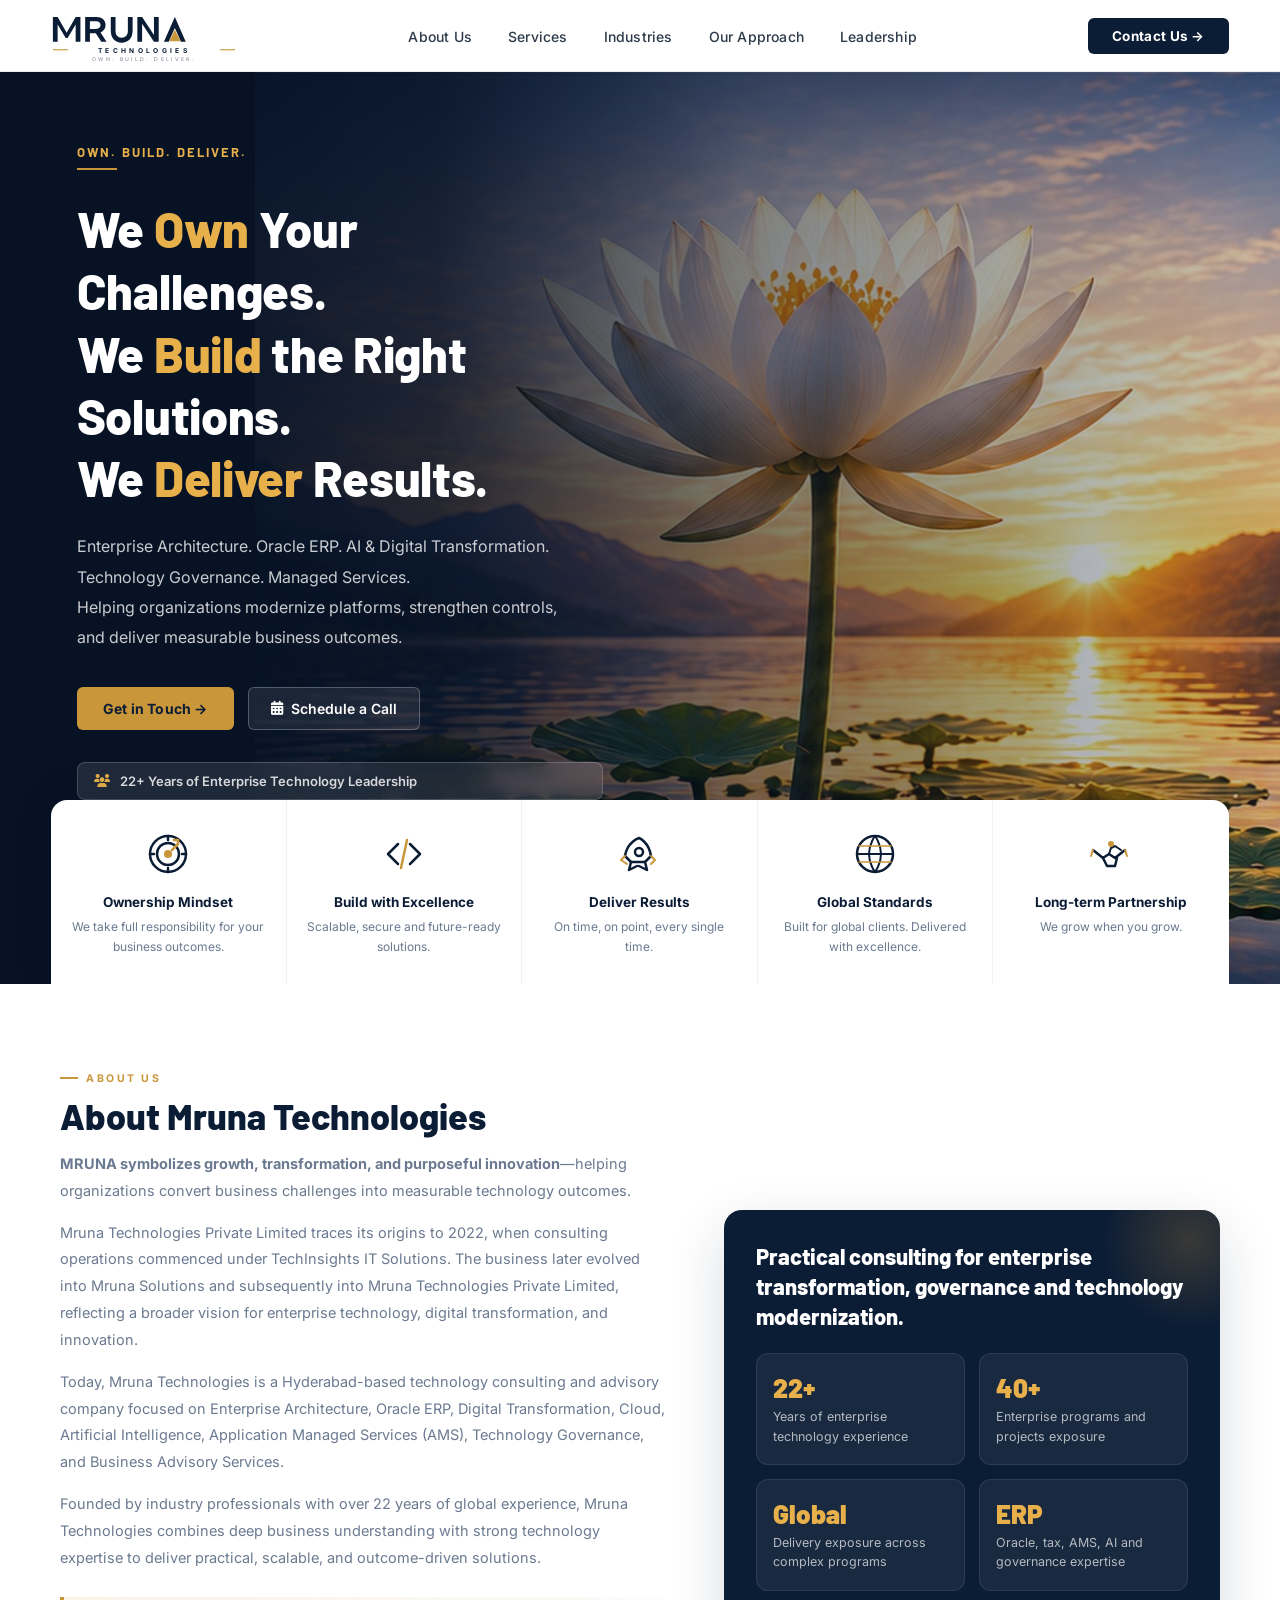
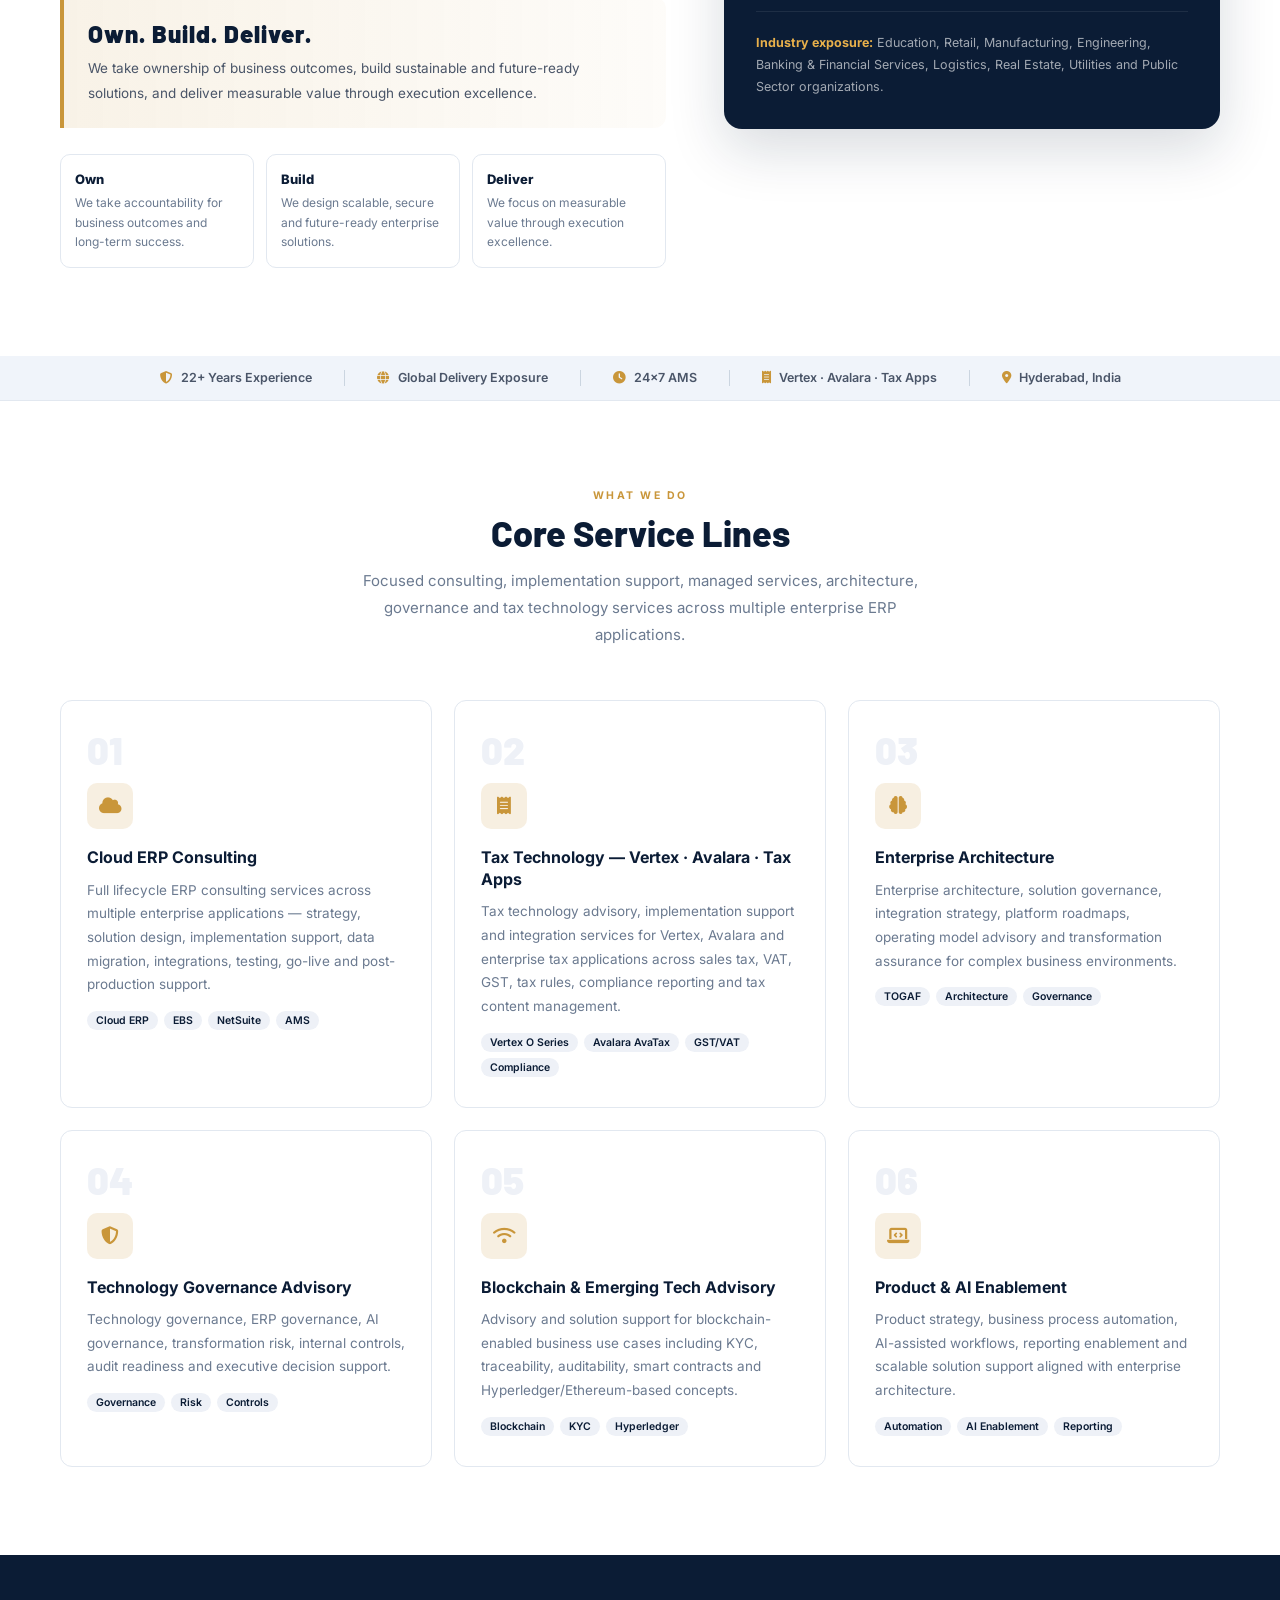
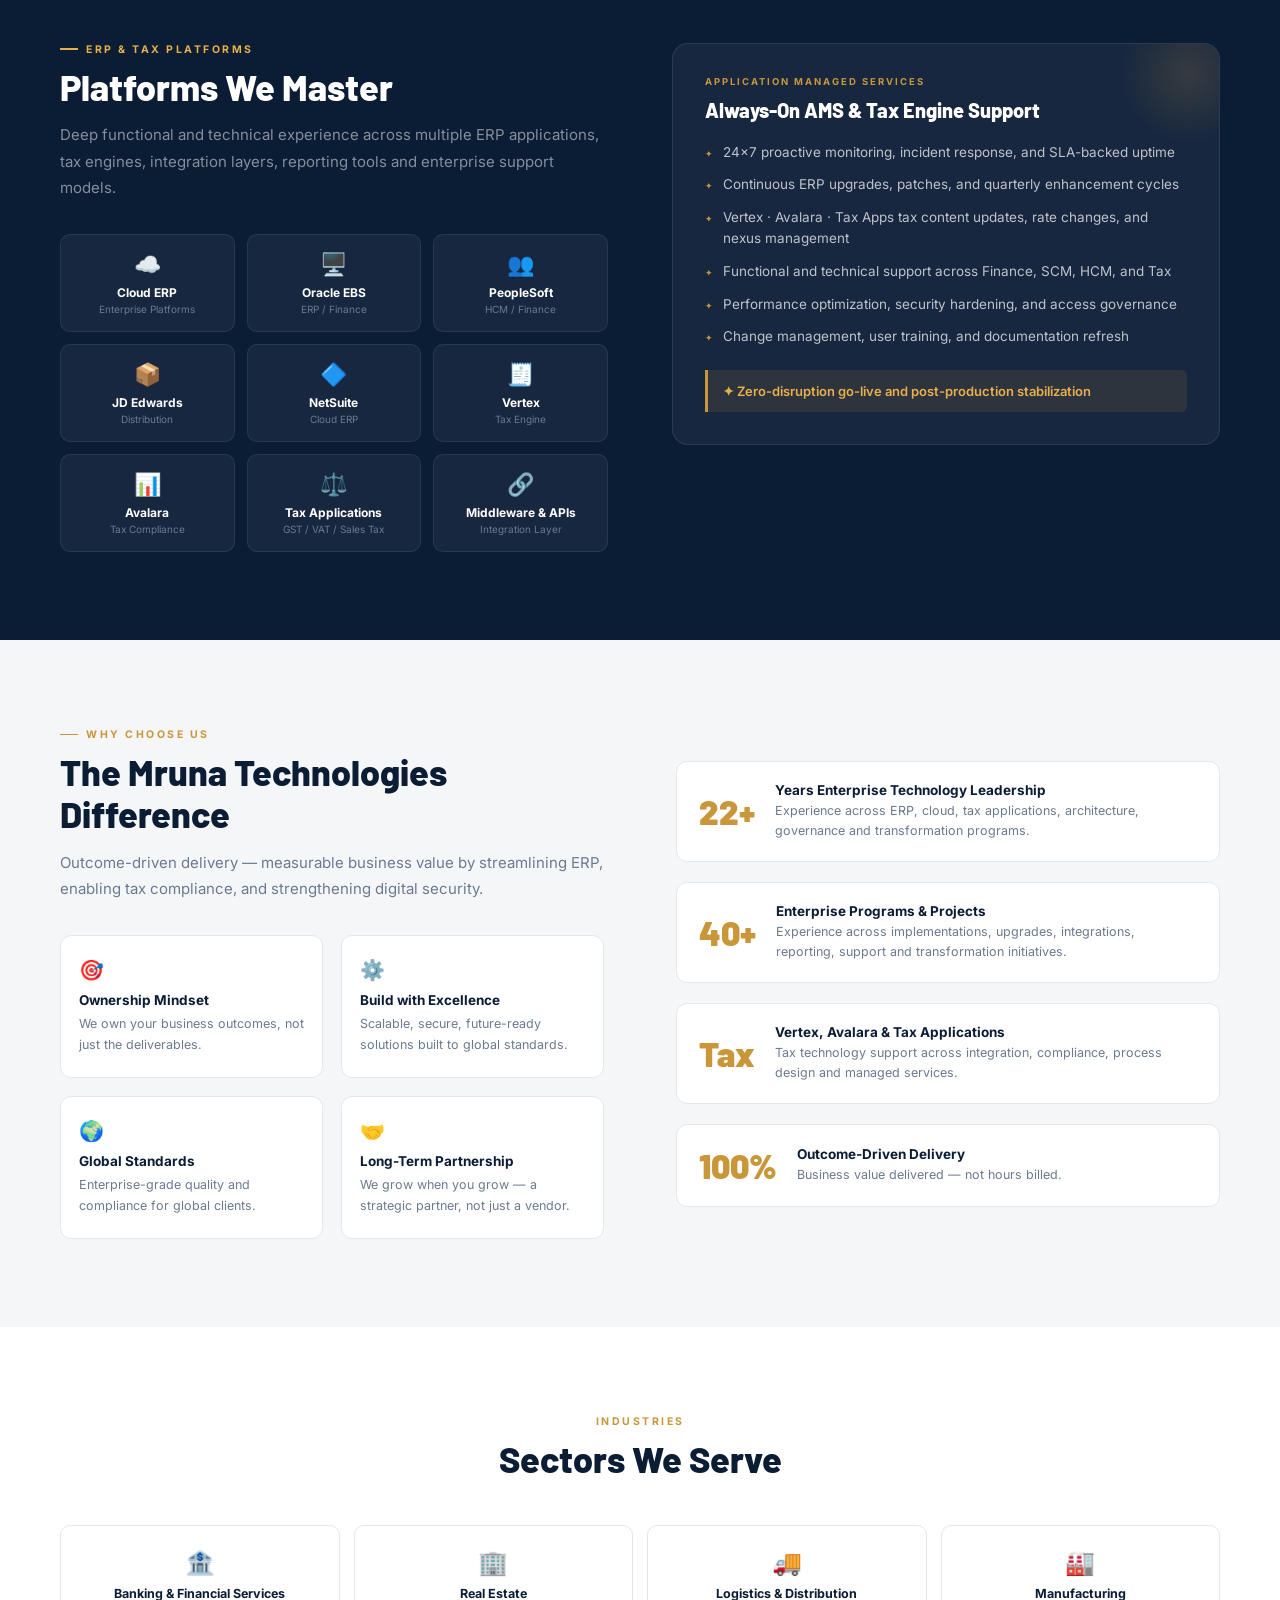
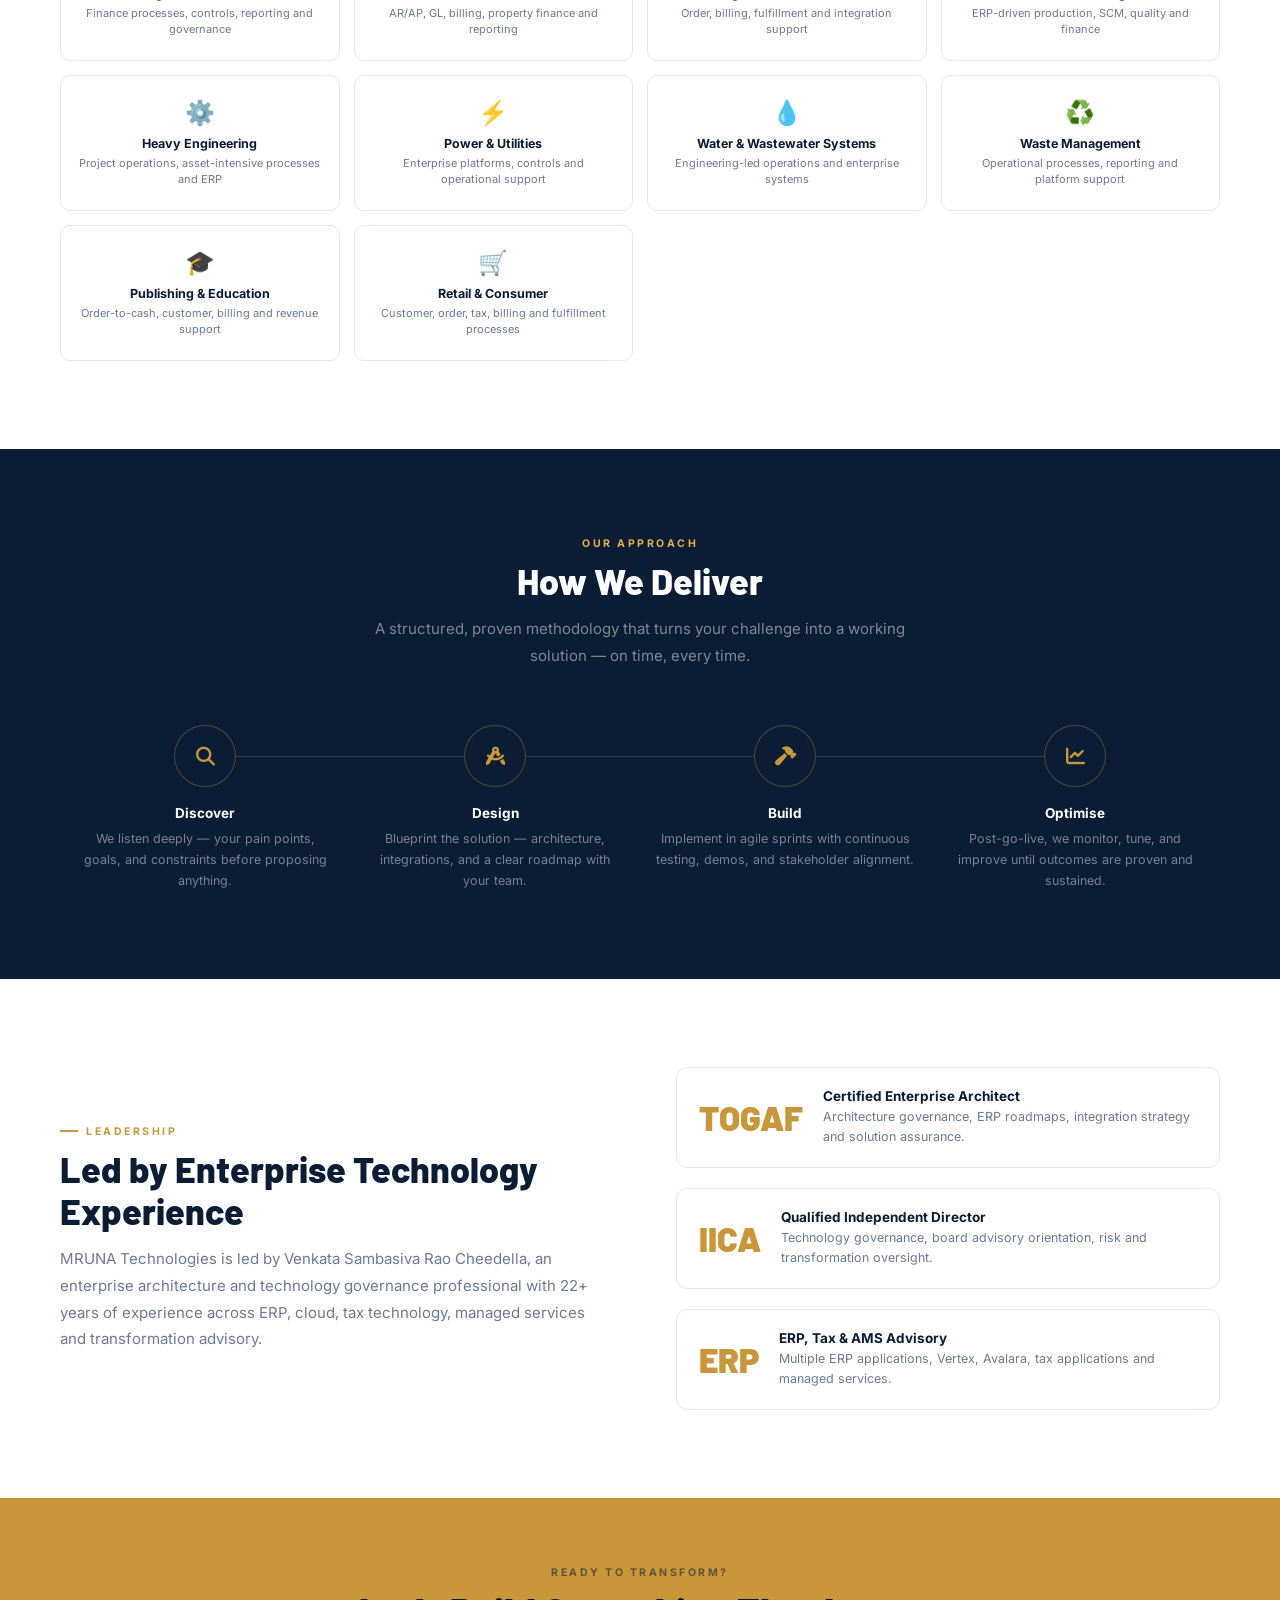
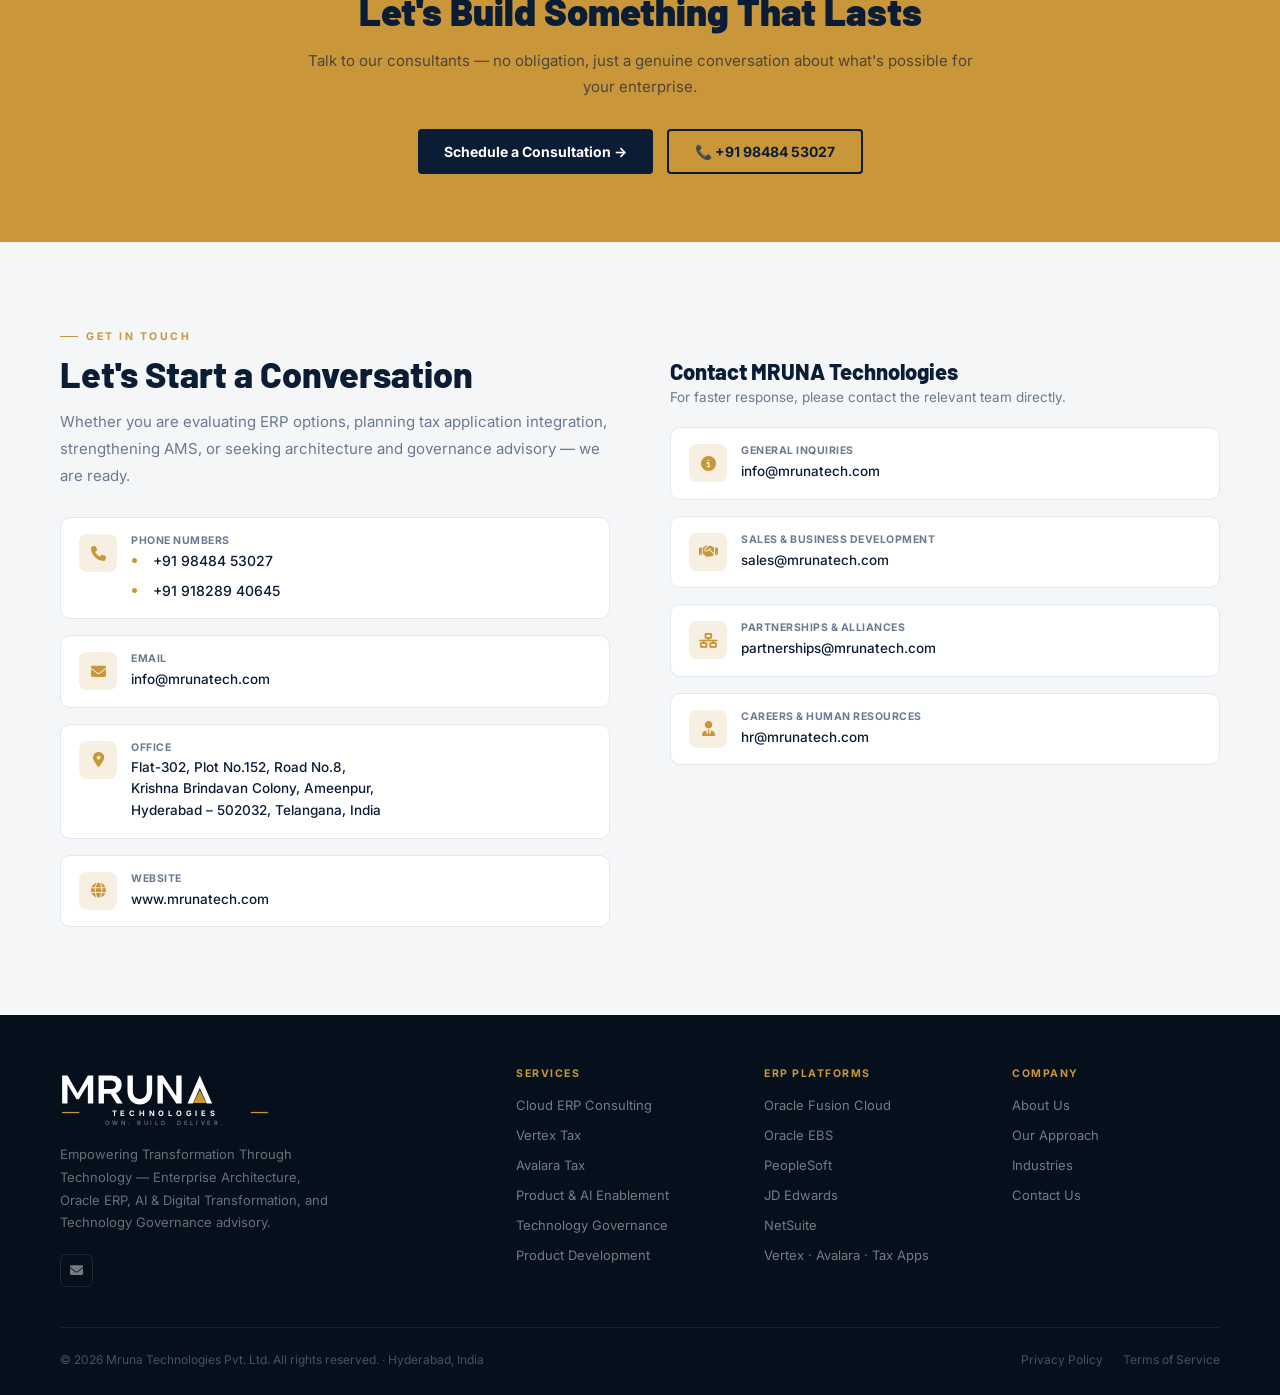
==== commit 5bb560aa: "Add files via upload" ====
--- a/index.html
+++ b/index.html
@@ -665,10 +665,9 @@
       <div class="about-copy rv">
         <div class="eyebrow">About Us</div>
         <h2 class="sec-title">About Mruna Technologies</h2>
-        <p><strong>MRUNA symbolizes growth, transformation, and purposeful innovation</strong>—helping organizations transform ideas into measurable business value through technology.</p>
-        <p>Mruna Technologies Private Limited is a Hyderabad-based technology consulting and advisory company focused on helping organizations modernize, transform, and govern their enterprise technology landscape.</p>
-        <p>We specialize in Enterprise Architecture, Digital Transformation, Oracle ERP, Revenue Management, Tax Solutions, Application Managed Services (AMS), Enterprise Integration, Artificial Intelligence (AI), Blockchain, Technology Governance, and Business Advisory Services.</p>
-        <p>Inspired by the resilience, growth, and clarity represented by the lotus, MRUNA serves as a trusted bridge between business challenges and technology solutions—helping organizations navigate complexity, accelerate innovation, and deliver sustainable business outcomes.</p>
+        <p><strong>MRUNA symbolizes growth, transformation, and purposeful innovation</strong>—helping organizations convert business challenges into measurable technology outcomes.</p>
+        <p>Mruna Technologies Private Limited traces its origins to 2022, when consulting operations commenced under TechInsights IT Solutions. The business later evolved into Mruna Solutions and subsequently into Mruna Technologies Private Limited, reflecting a broader vision for enterprise technology, digital transformation, and innovation.</p>
+        <p>Today, Mruna Technologies is a Hyderabad-based technology consulting and advisory company focused on Enterprise Architecture, Oracle ERP, Digital Transformation, Cloud, Artificial Intelligence, Application Managed Services (AMS), Technology Governance, and Business Advisory Services.</p>
         <p>Founded by industry professionals with over 22 years of global experience, Mruna Technologies combines deep business understanding with strong technology expertise to deliver practical, scalable, and outcome-driven solutions.</p>
 
         <div class="about-highlight">
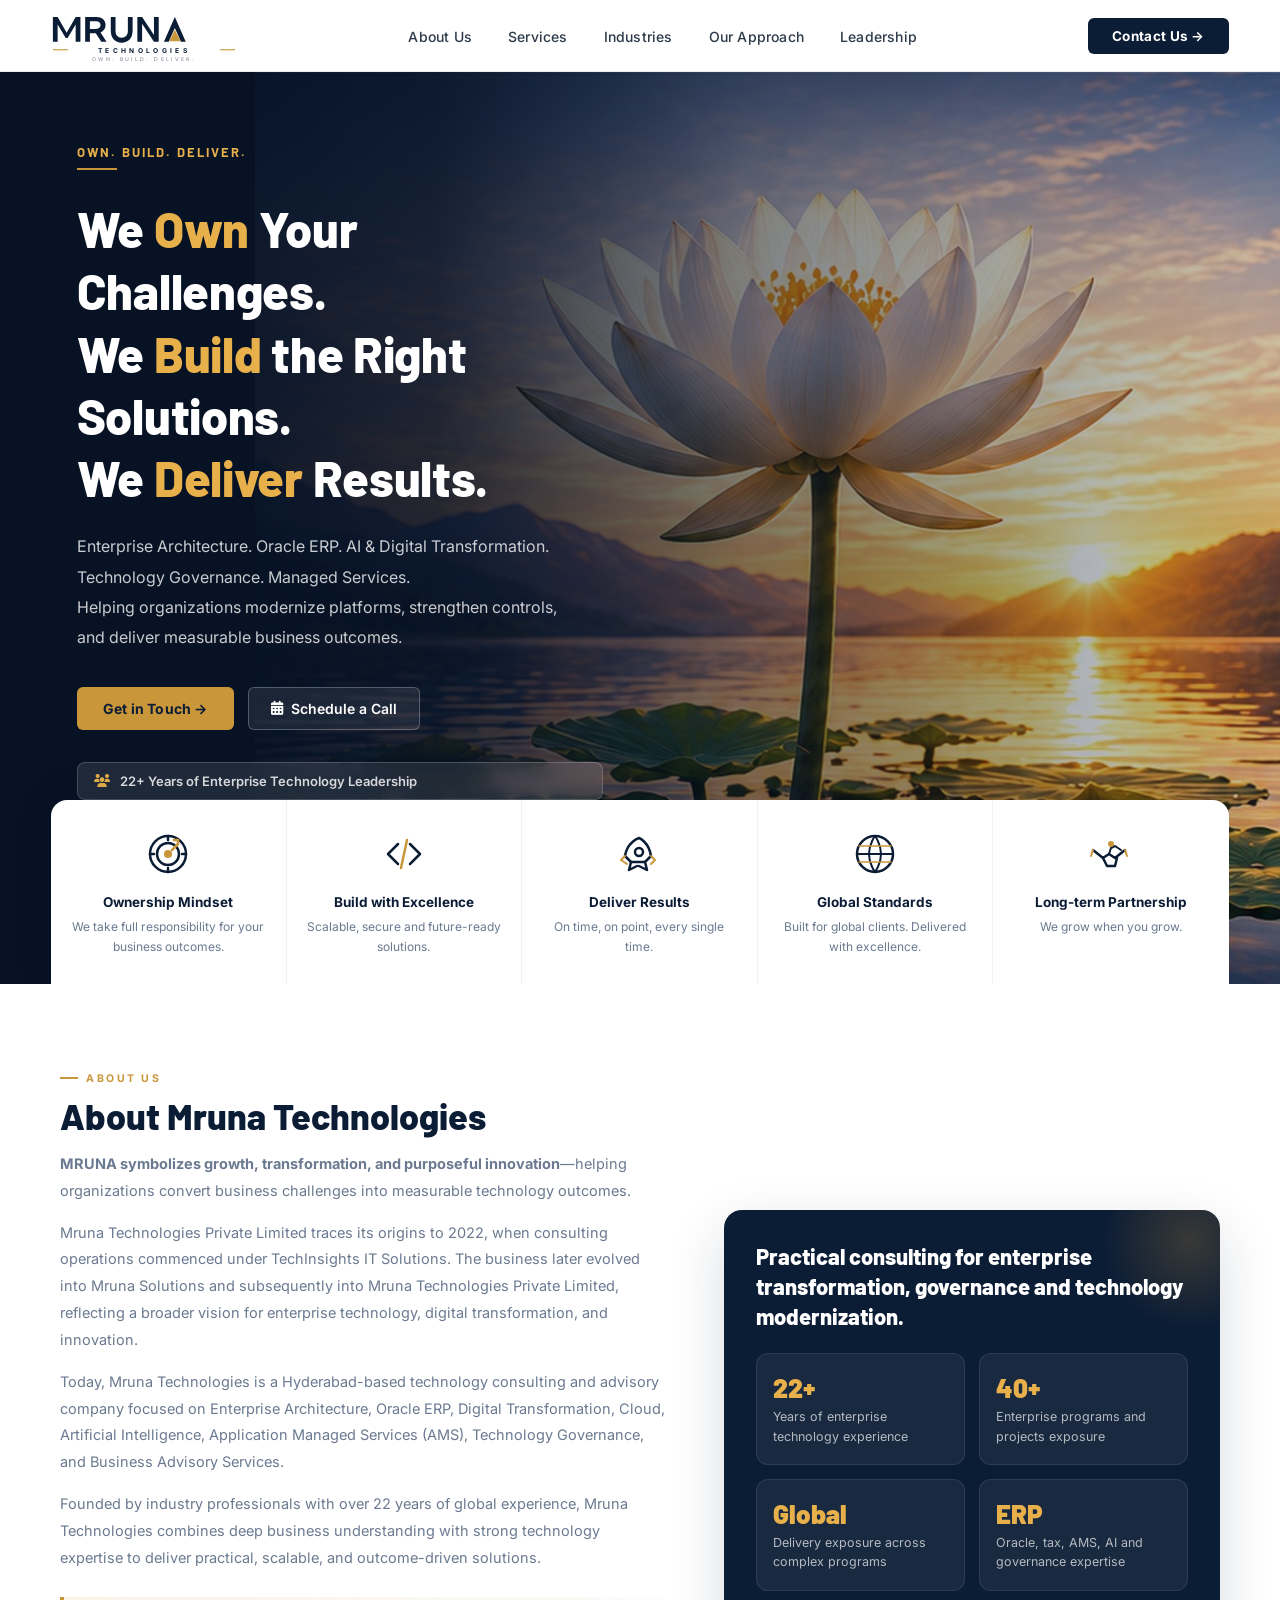
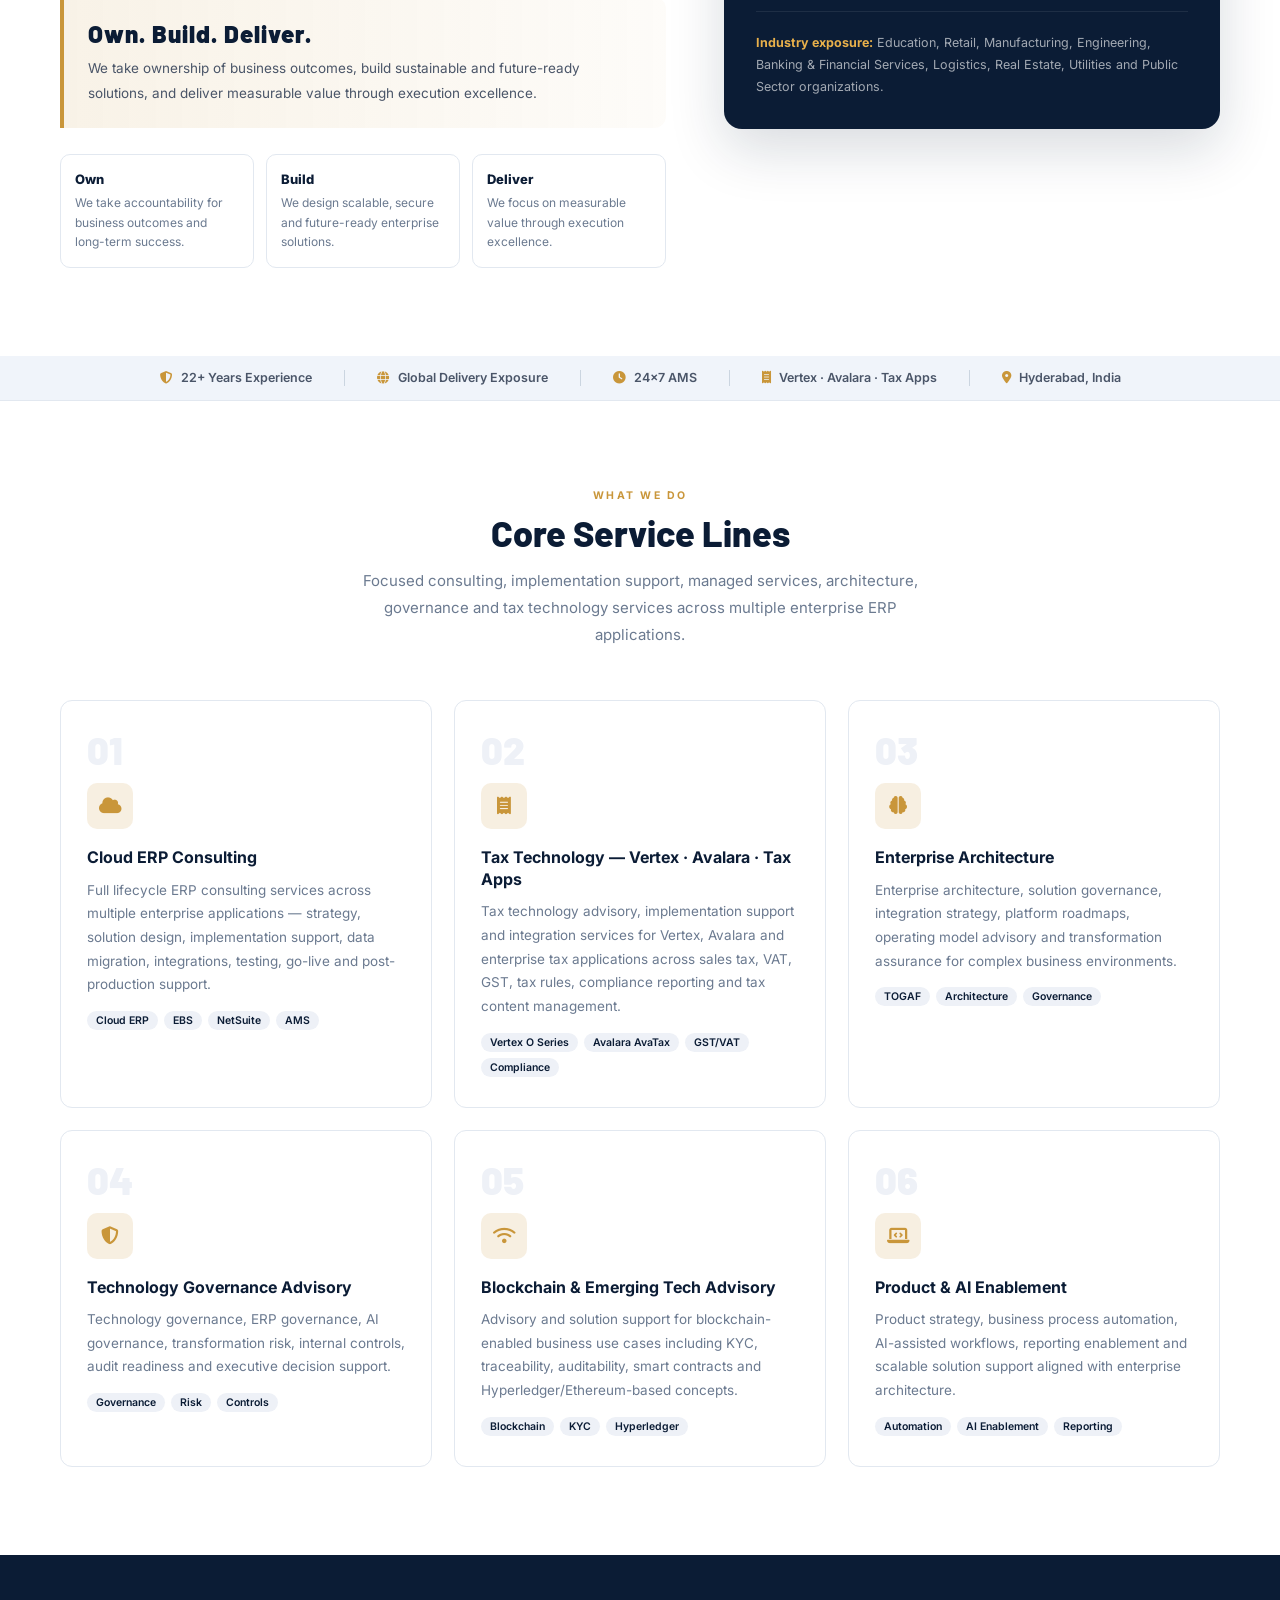
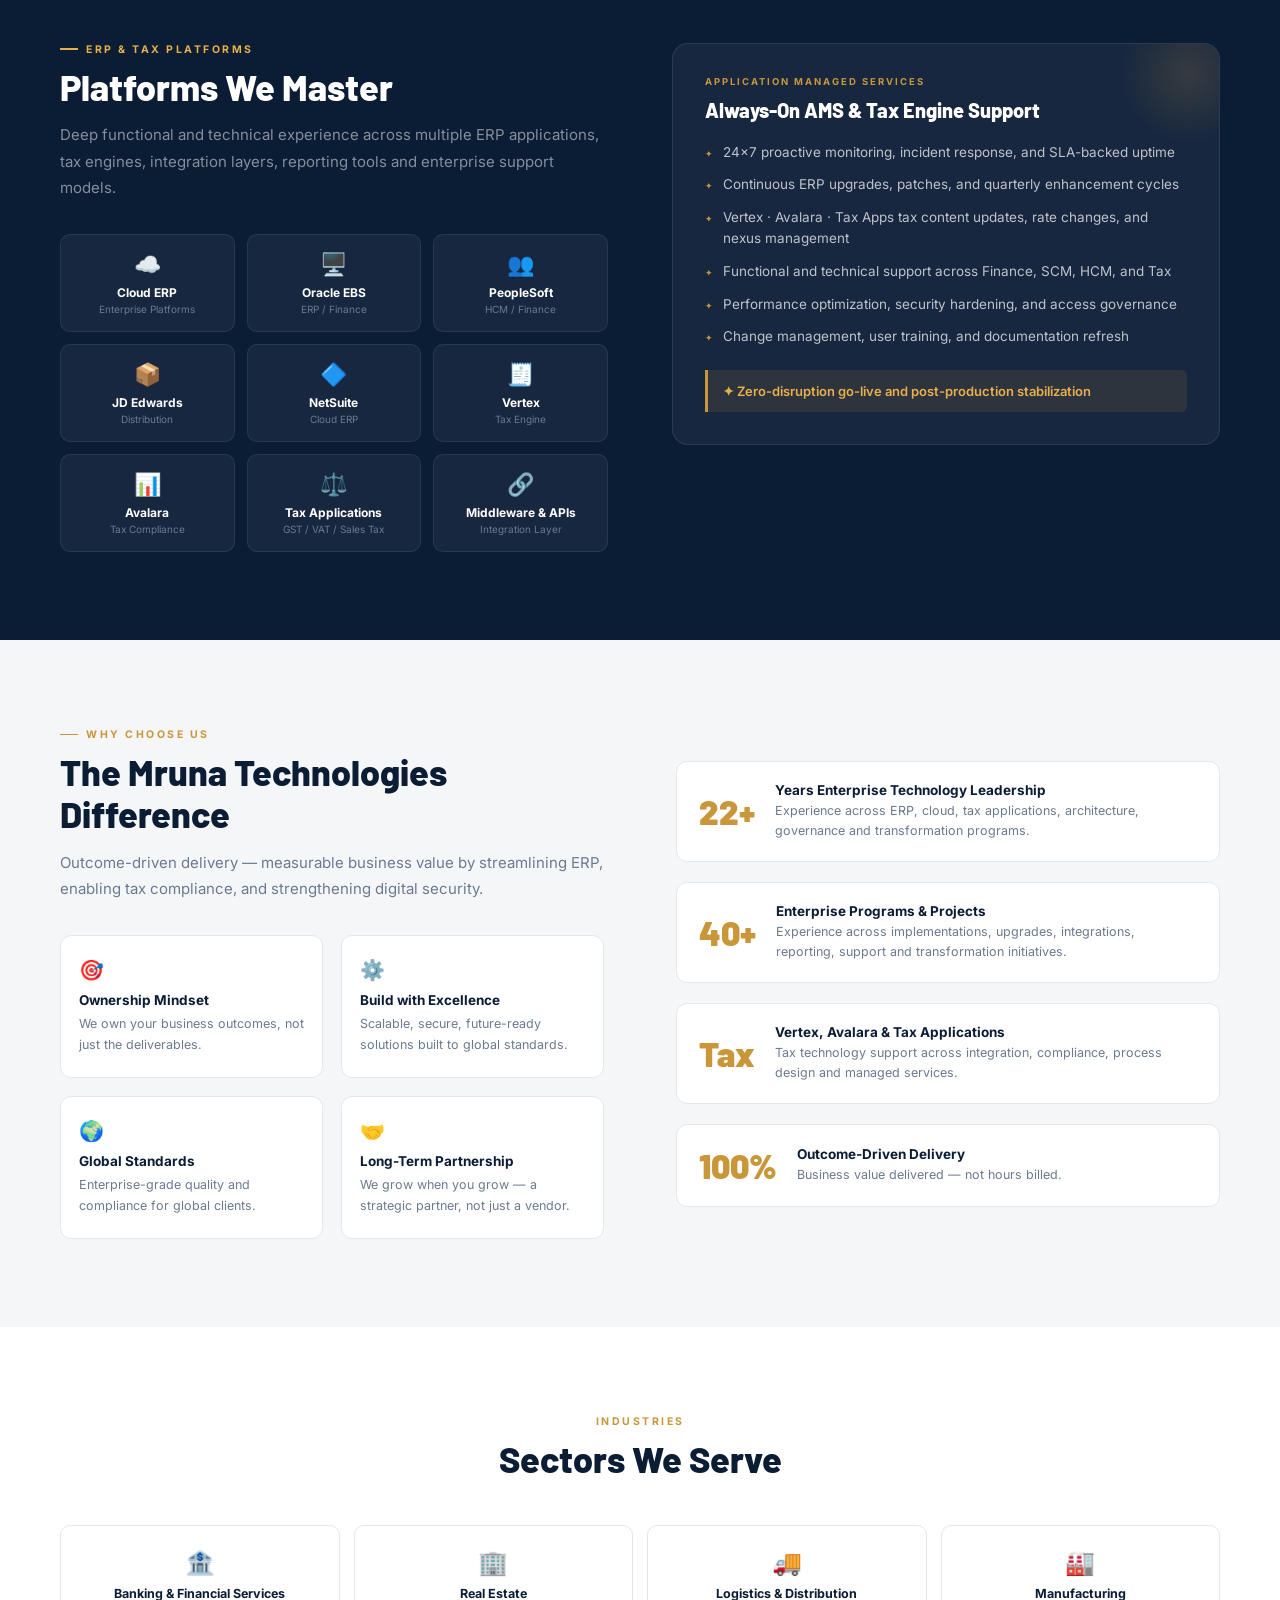
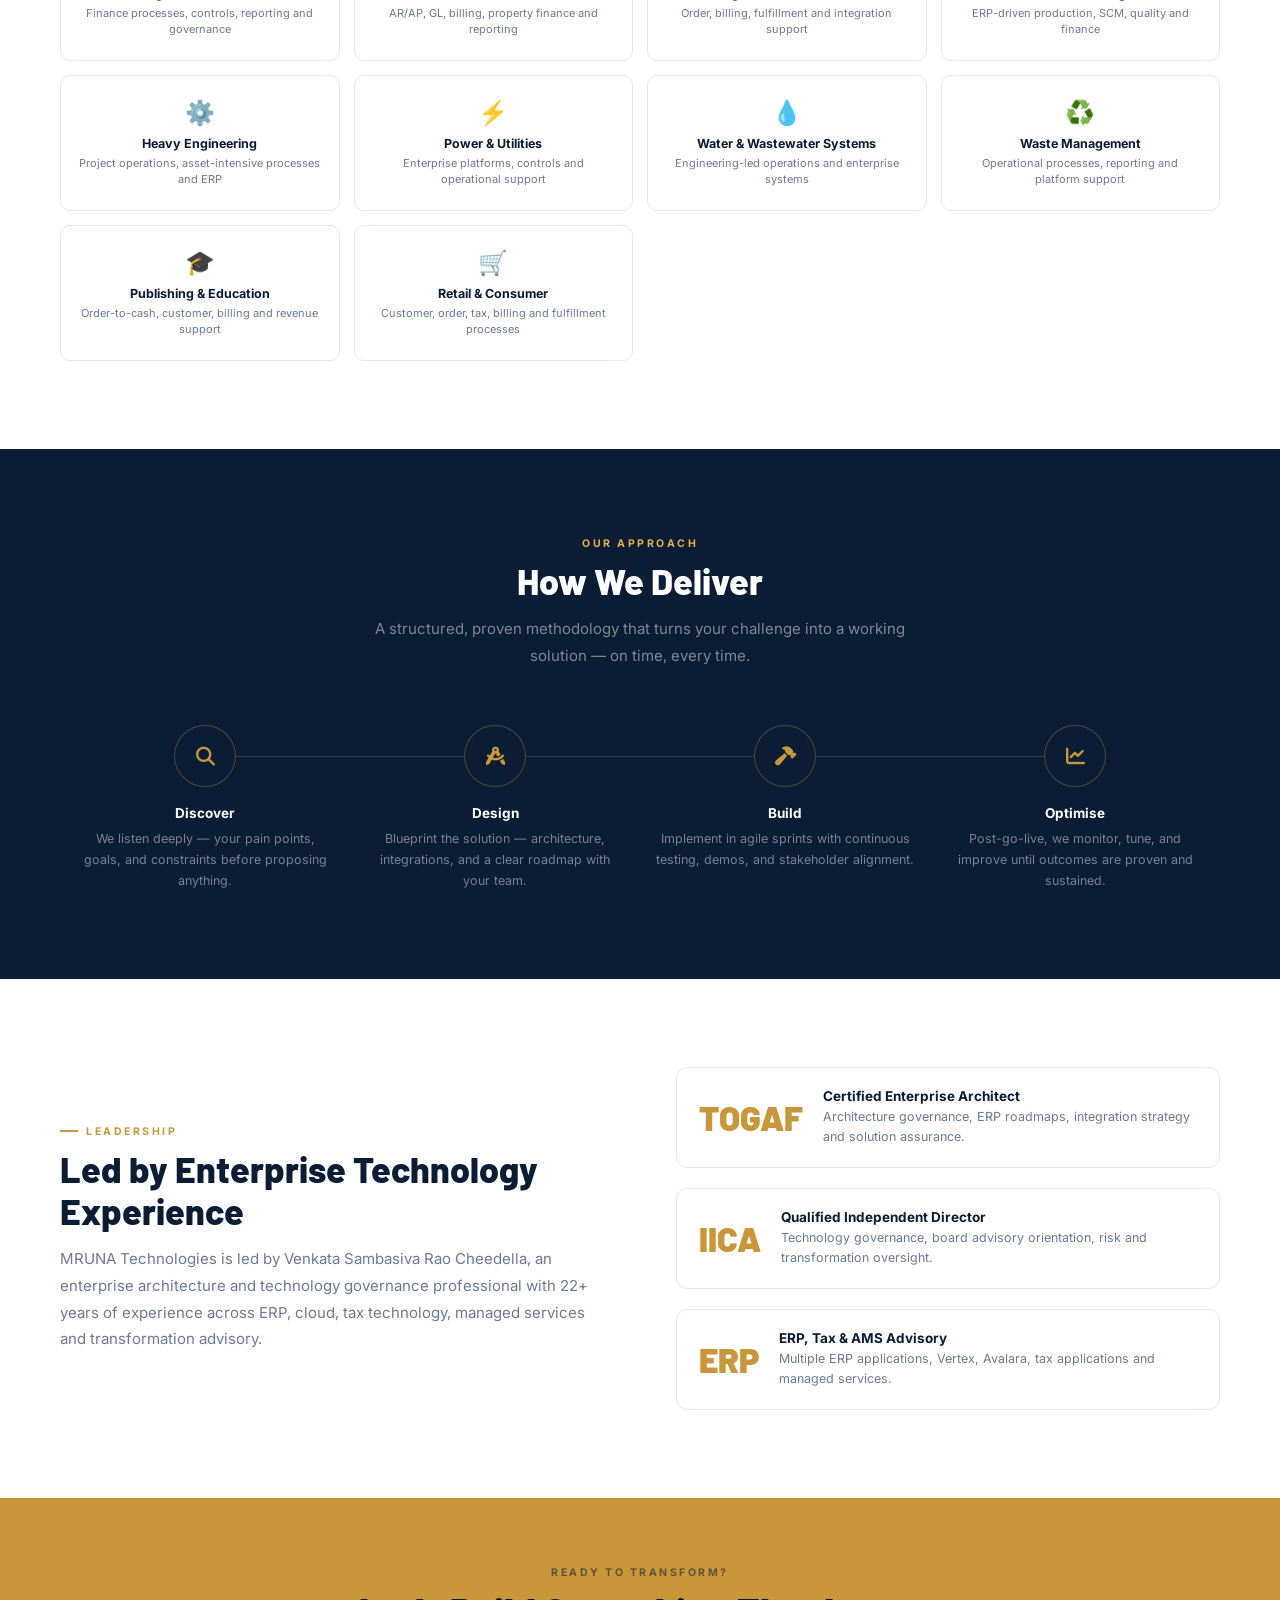
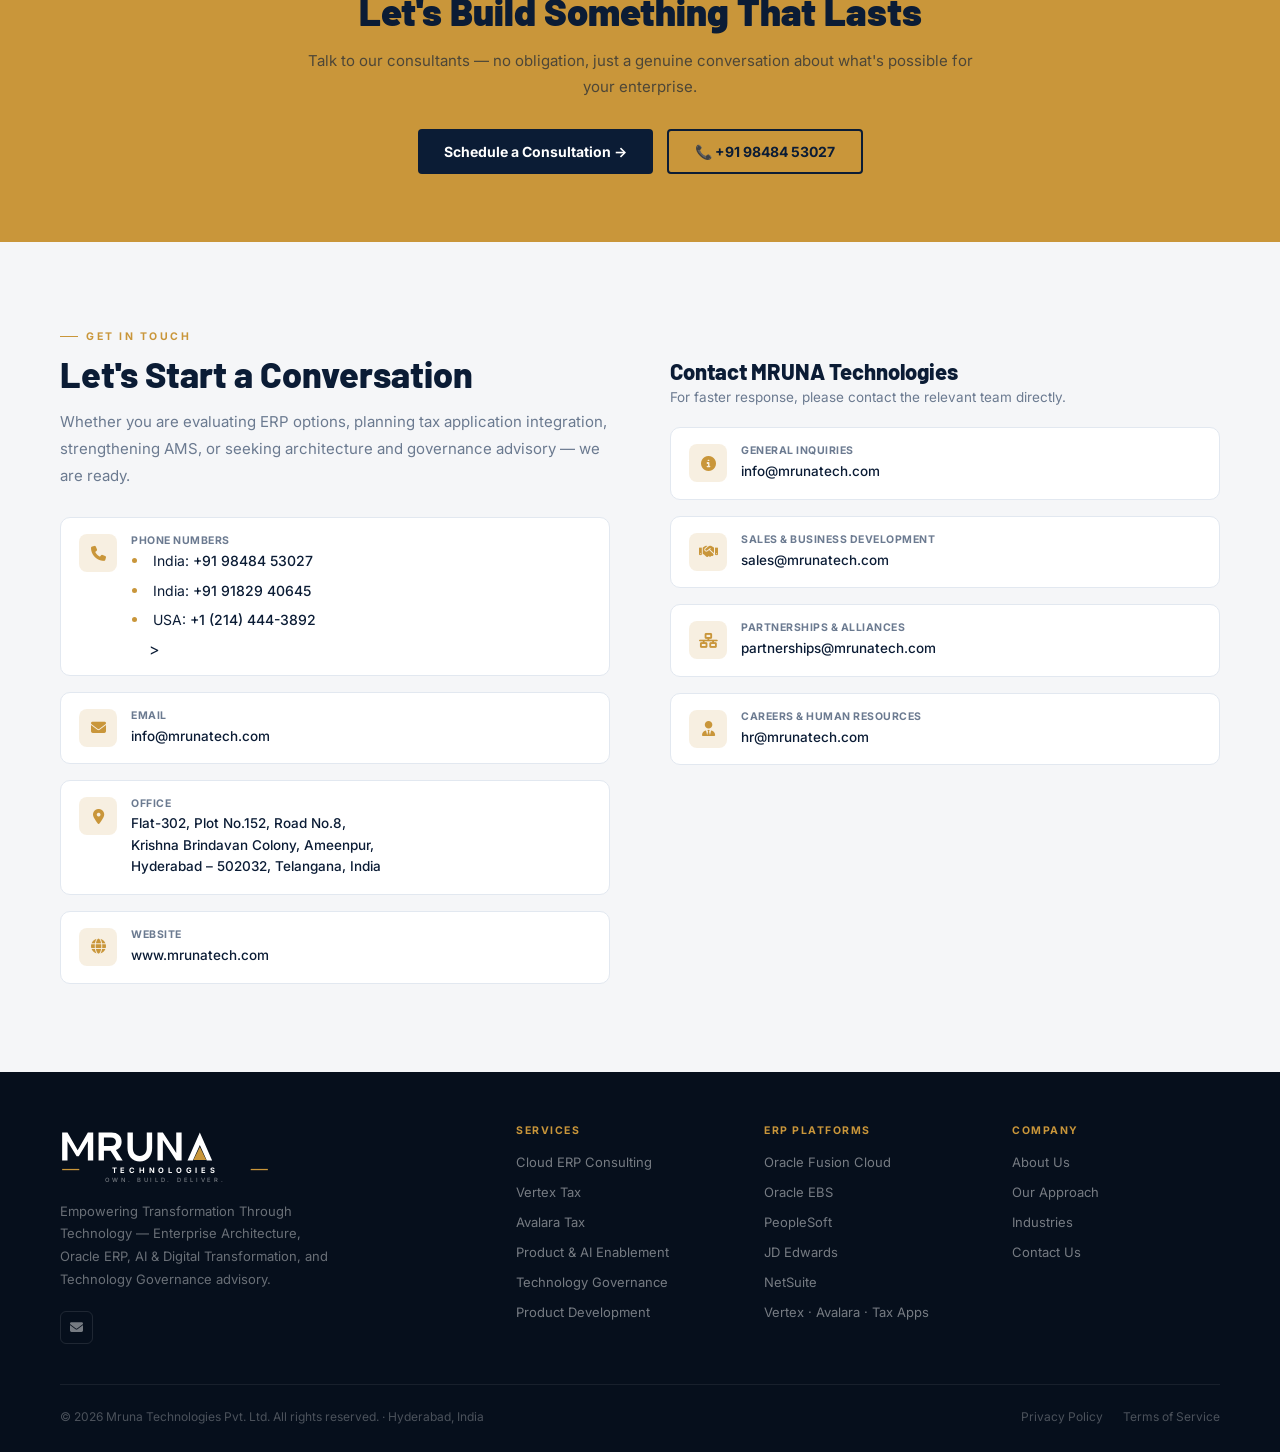
==== commit 1de37a37: "Update index.html" ====
--- a/index.html
+++ b/index.html
@@ -949,8 +949,9 @@
           <div>
             <h4>Phone Numbers</h4>
             <ul class="phone-list">
-              <li><a href="tel:+919848453027">+91 98484 53027</a></li>
-              <li><a href="tel:+9191828940645">+91 918289 40645</a></li>
+              <li>India: <a href="tel:+919848453027">+91 98484 53027</a></li>
+              <li>India: <a href="tel:+919182940645">+91 91829 40645</a></li>
+              <li>USA: <a href="tel:+12144443892">+1 (214) 444-3892</a></li>>
             </ul>
           </div>
         </div>
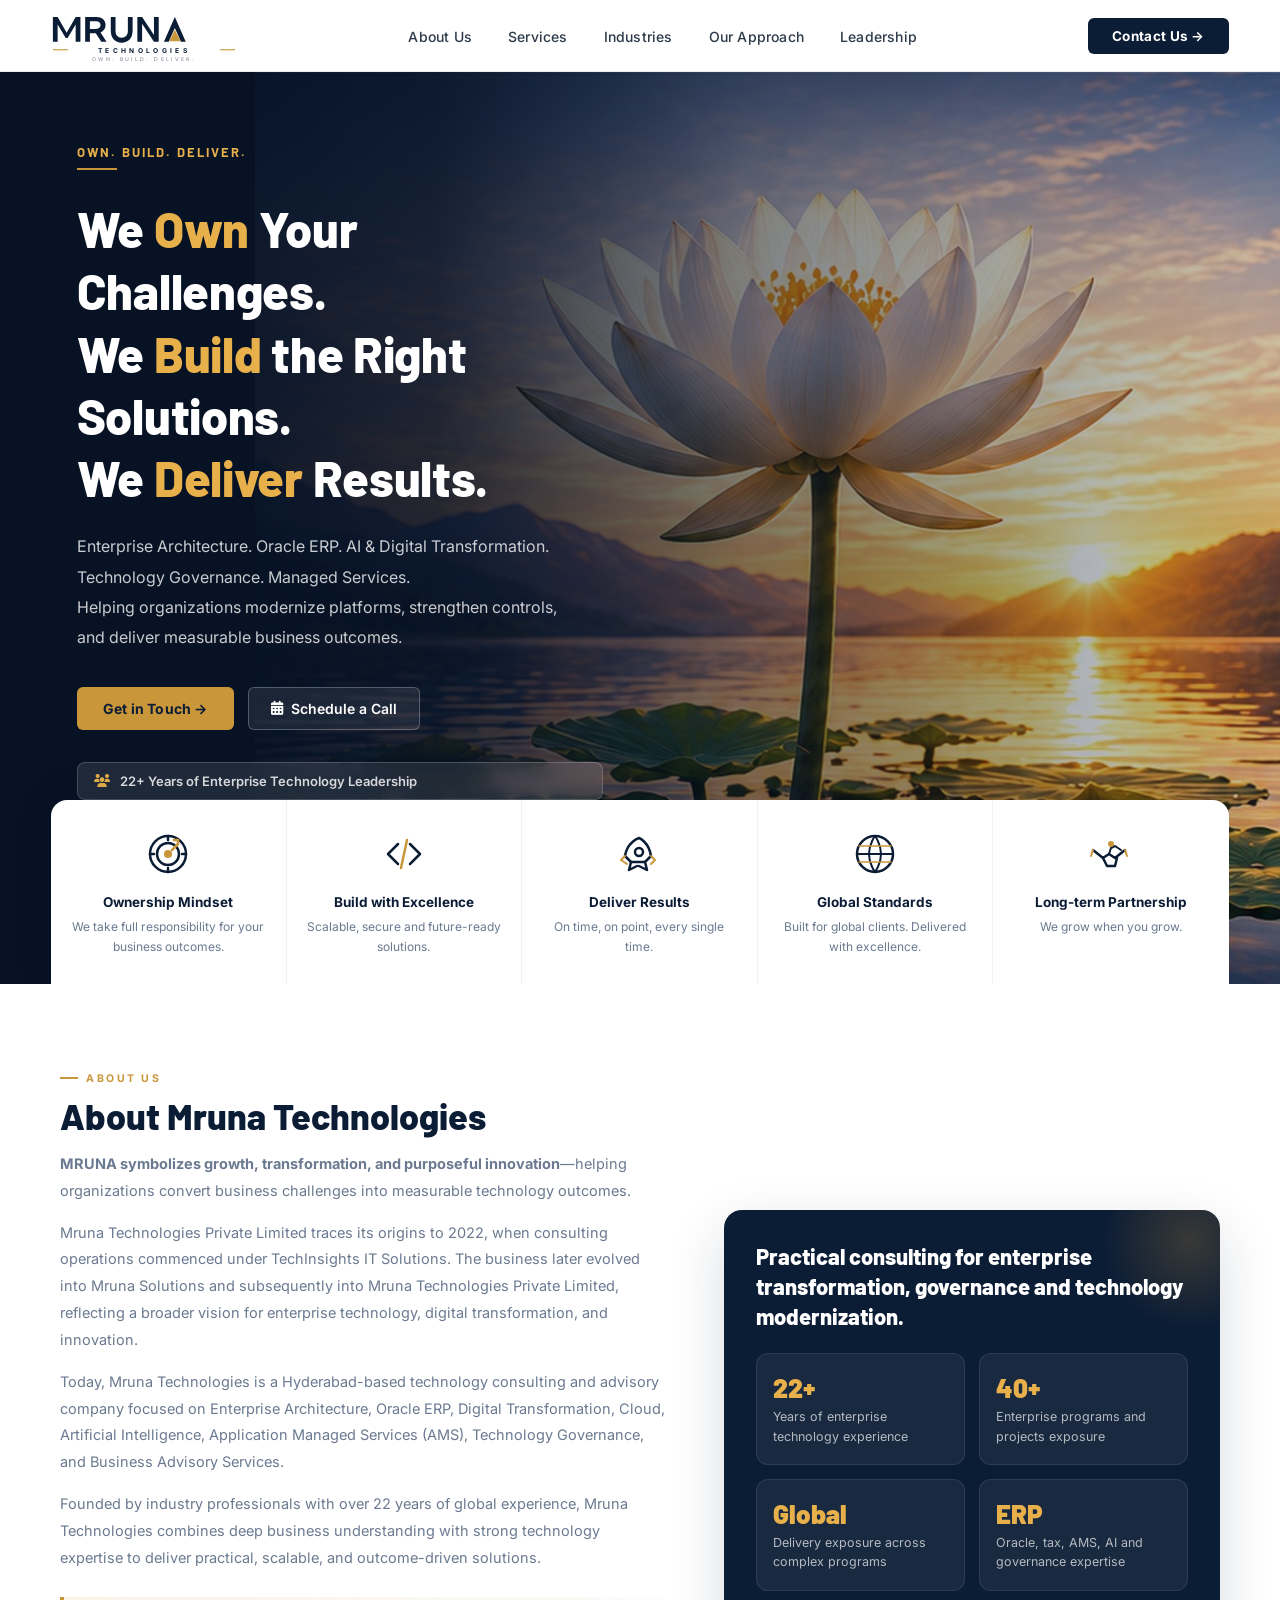
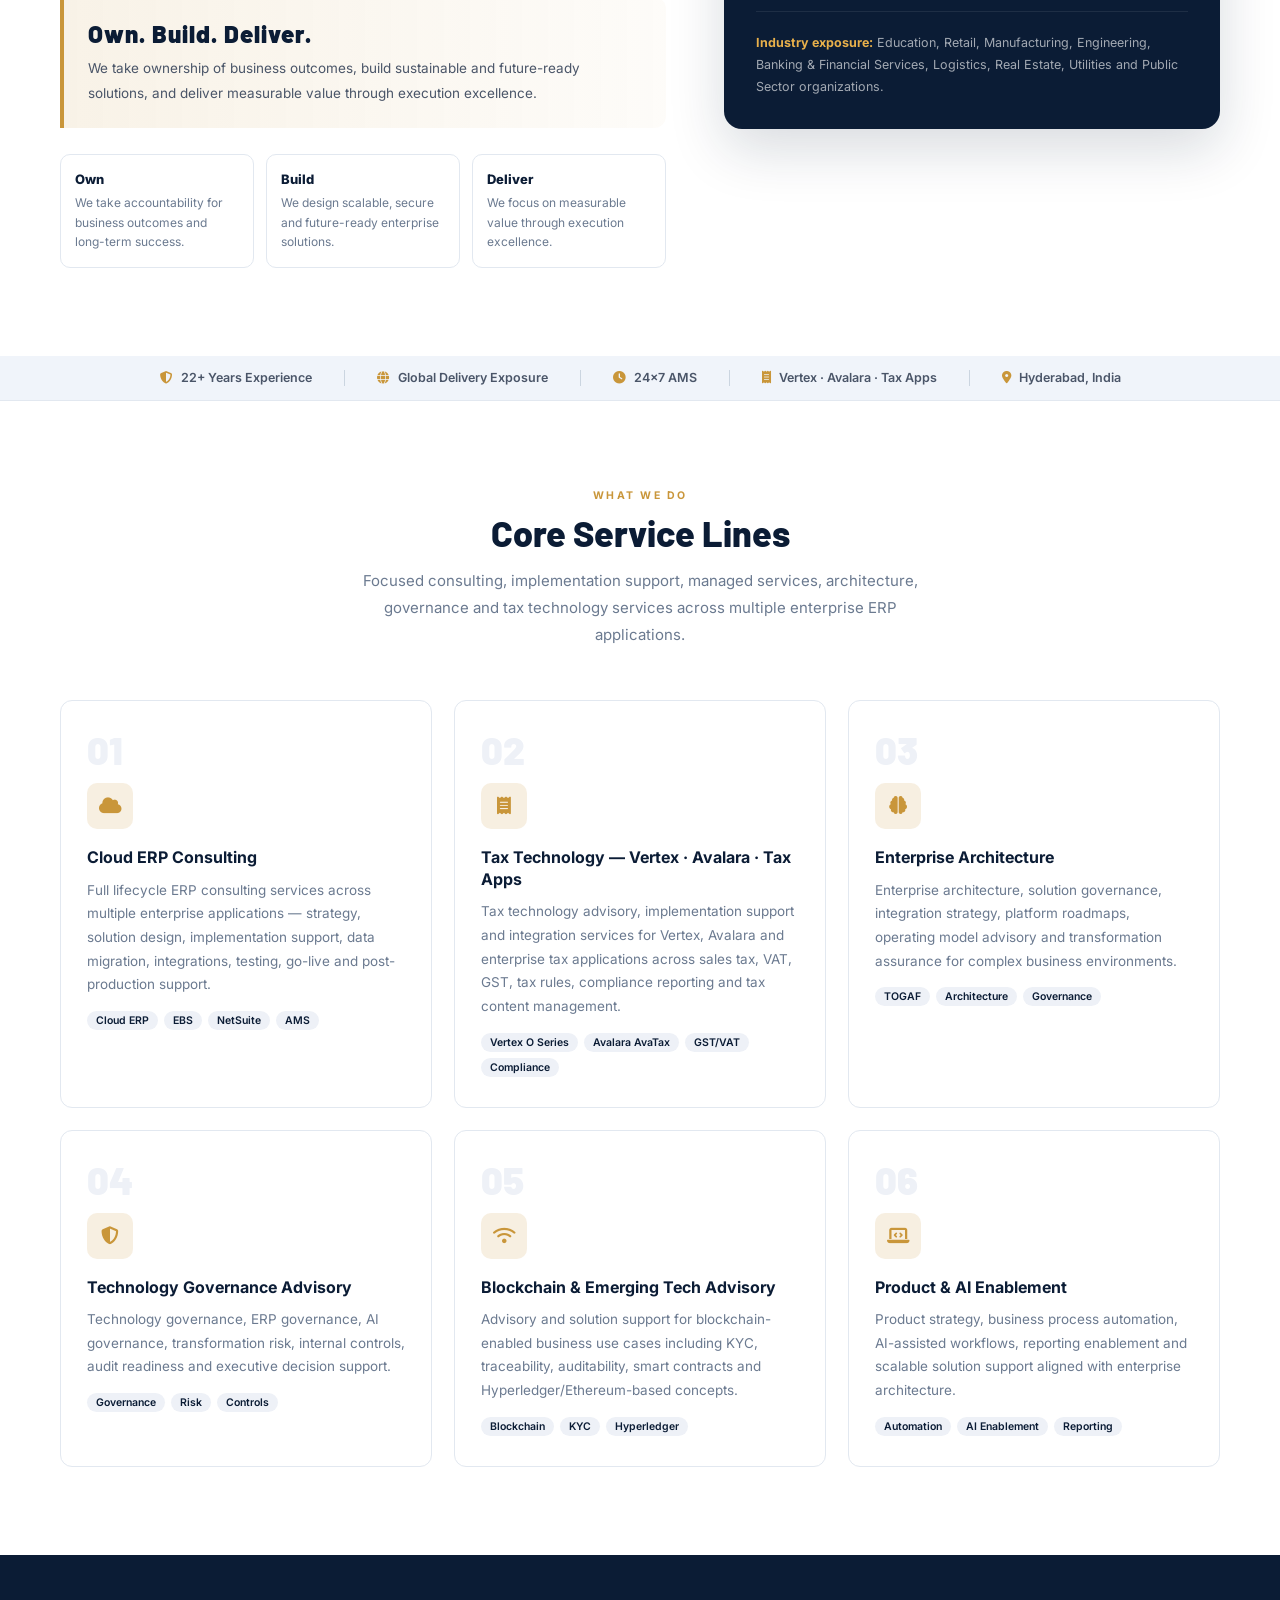
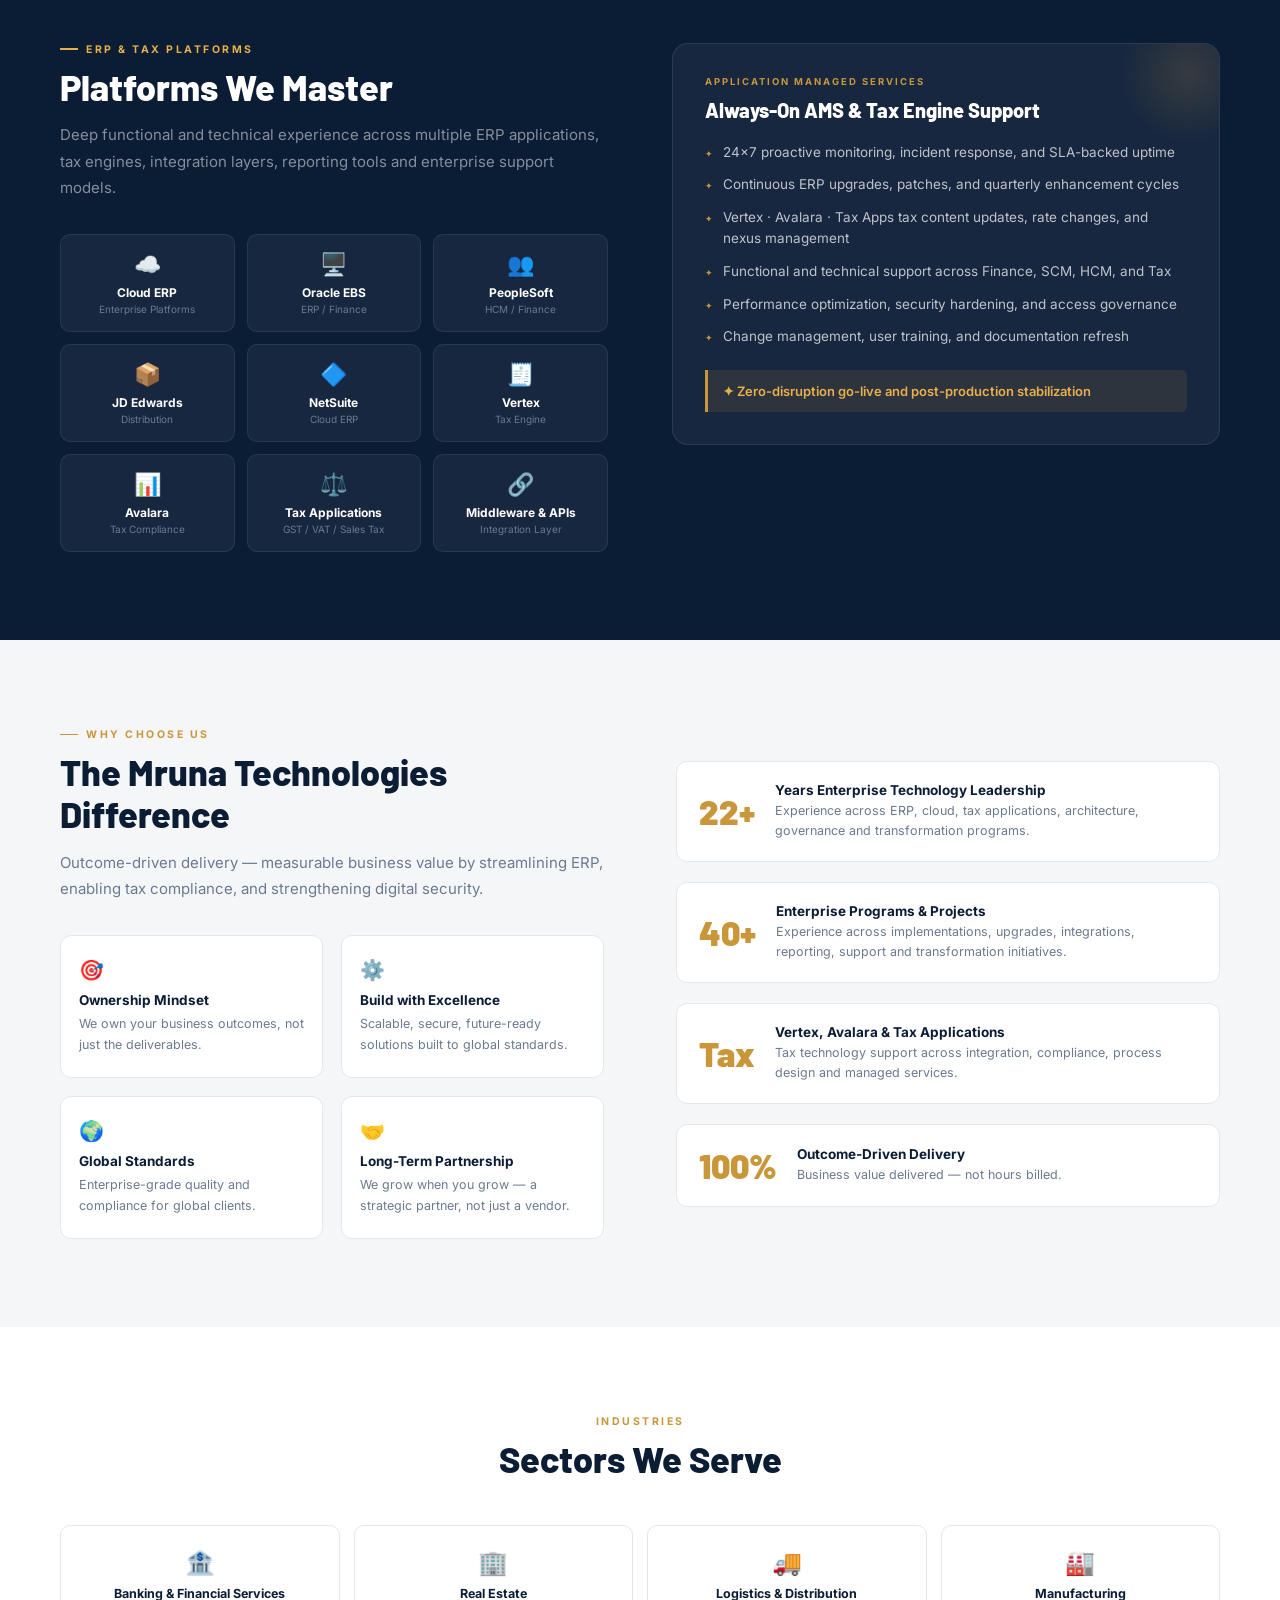
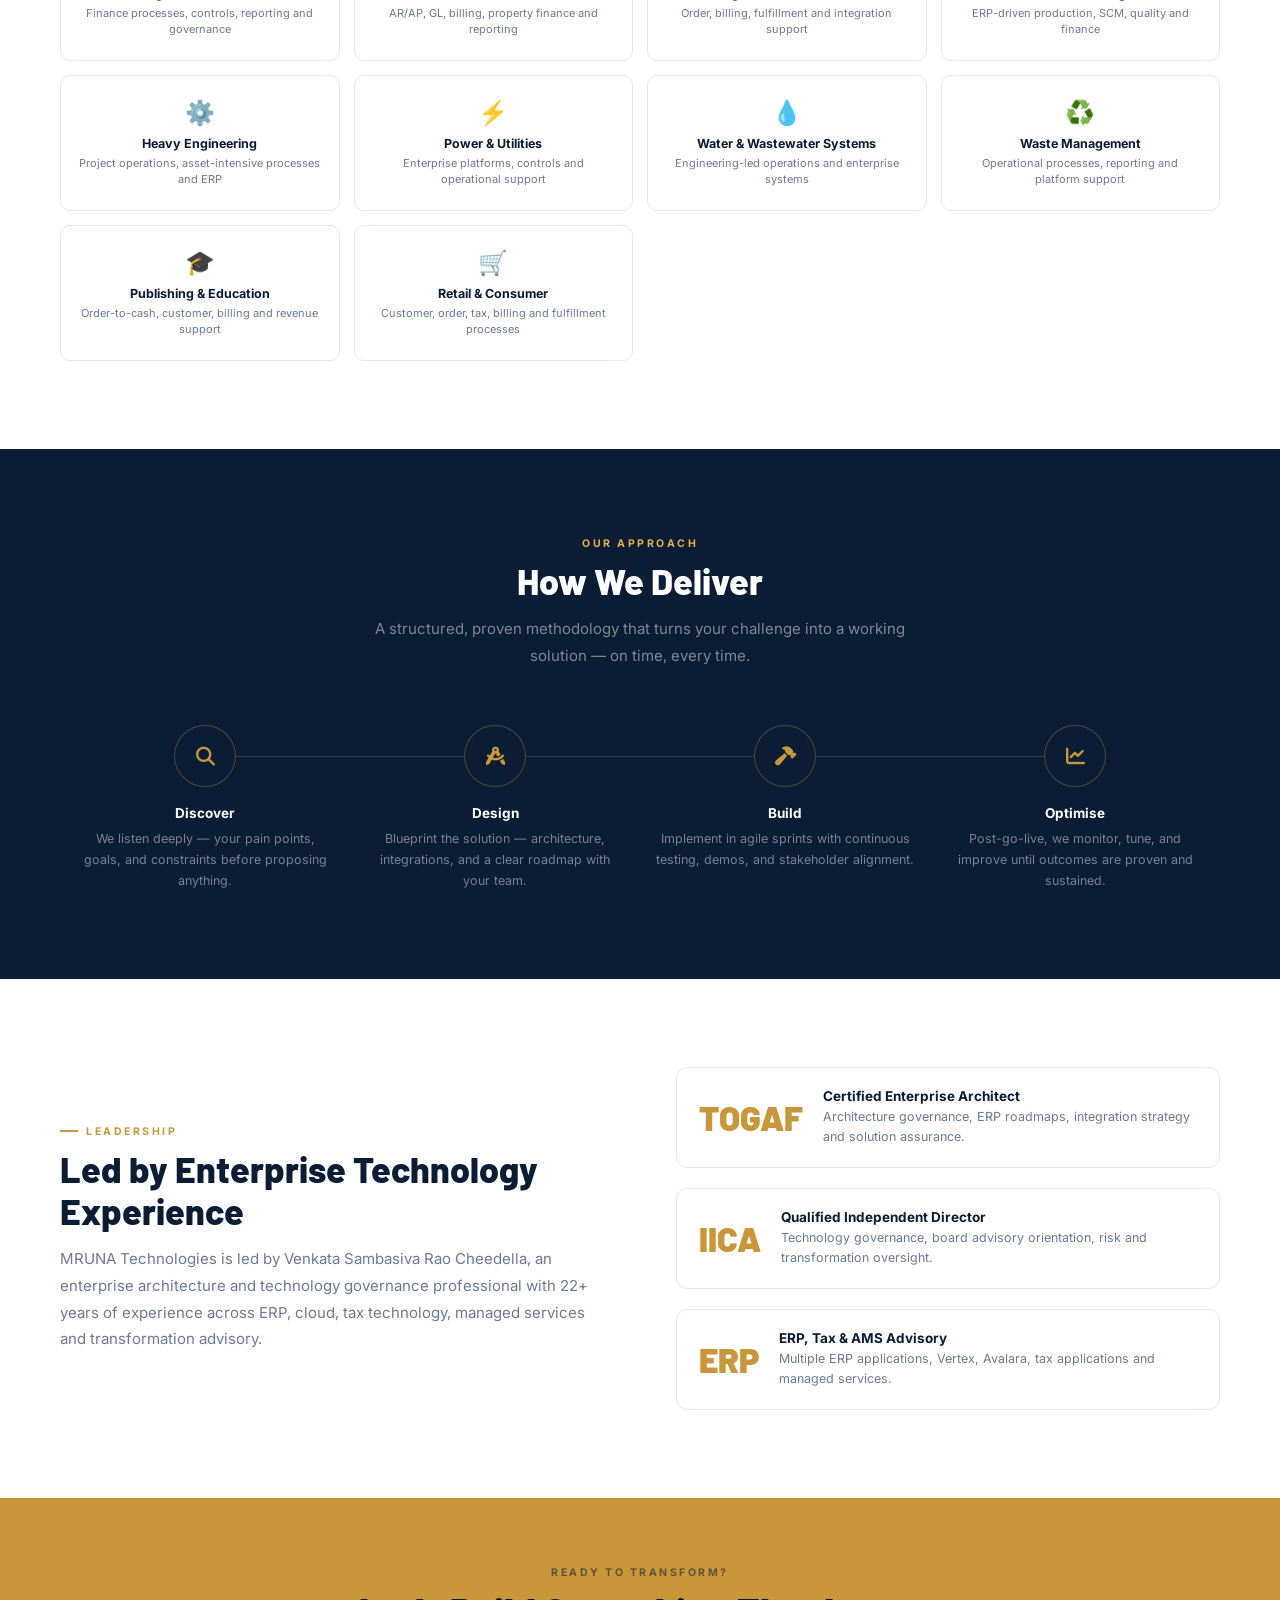
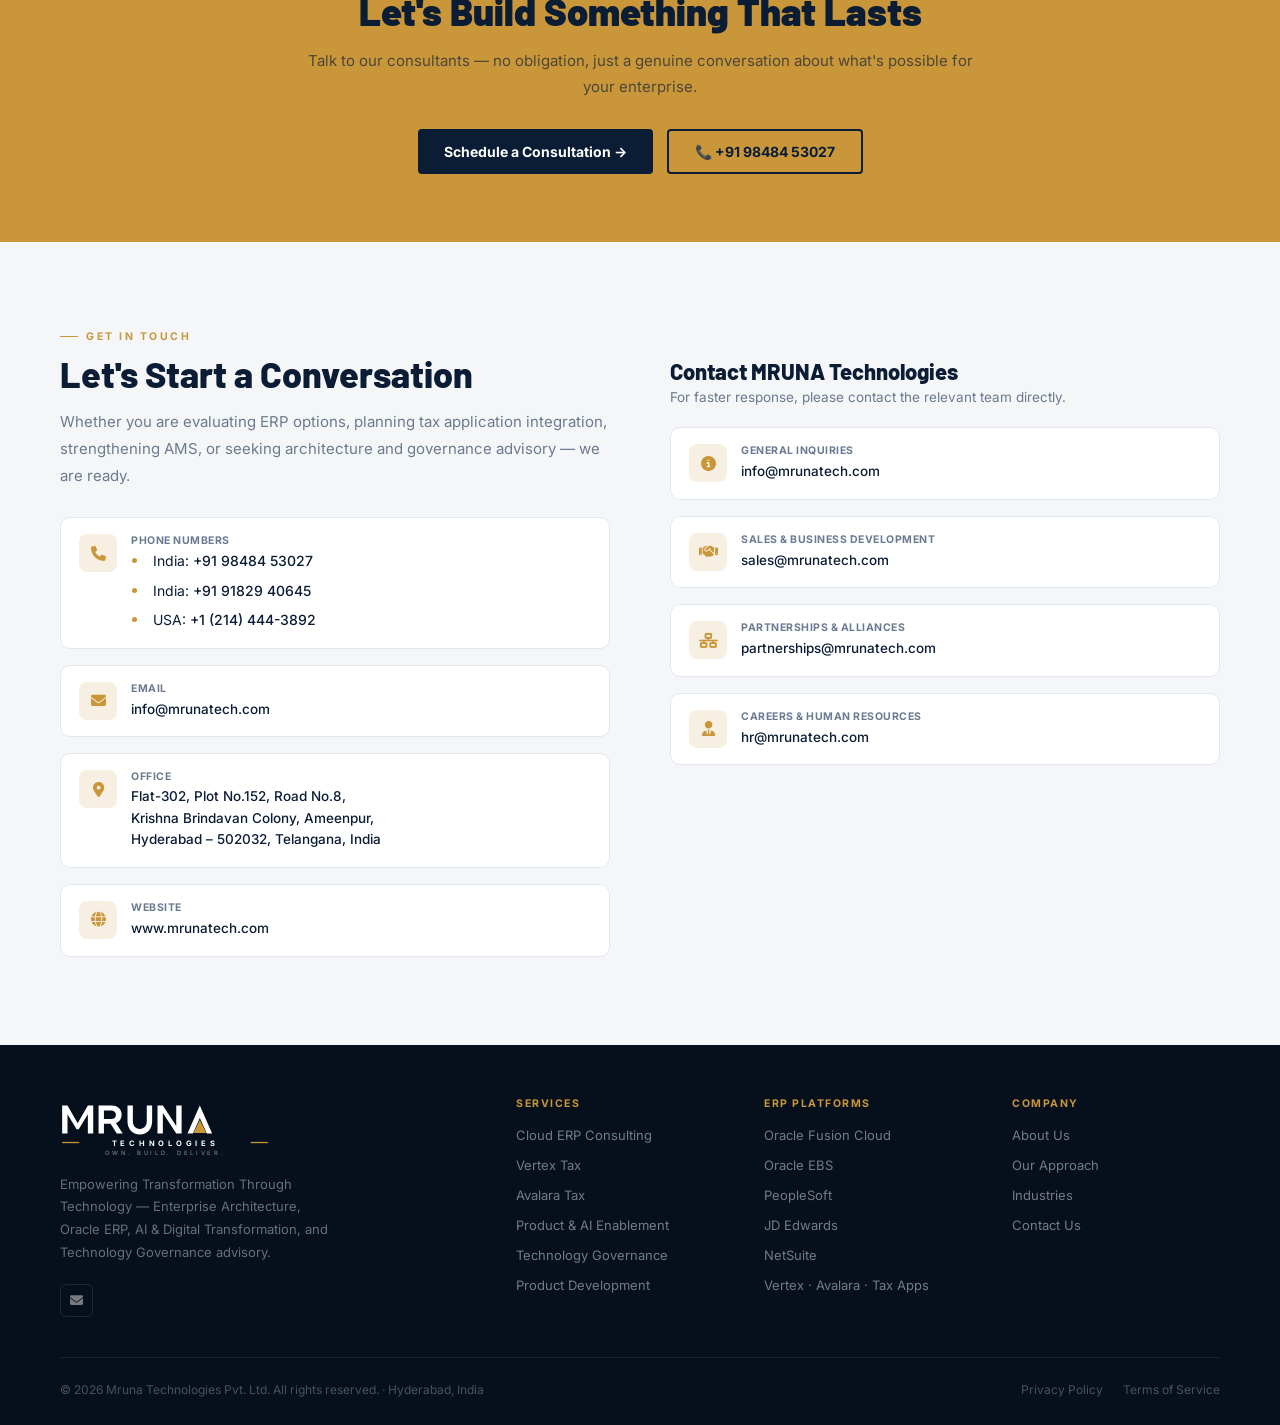
==== commit a2c16640: "Update index.html Updated USA number" ====
--- a/index.html
+++ b/index.html
@@ -951,7 +951,7 @@
             <ul class="phone-list">
               <li>India: <a href="tel:+919848453027">+91 98484 53027</a></li>
               <li>India: <a href="tel:+919182940645">+91 91829 40645</a></li>
-              <li>USA: <a href="tel:+12144443892">+1 (214) 444-3892</a></li>>
+              <li>USA: <a href="tel:+12144443892">+1 (214) 444-3892</a></li>
             </ul>
           </div>
         </div>
